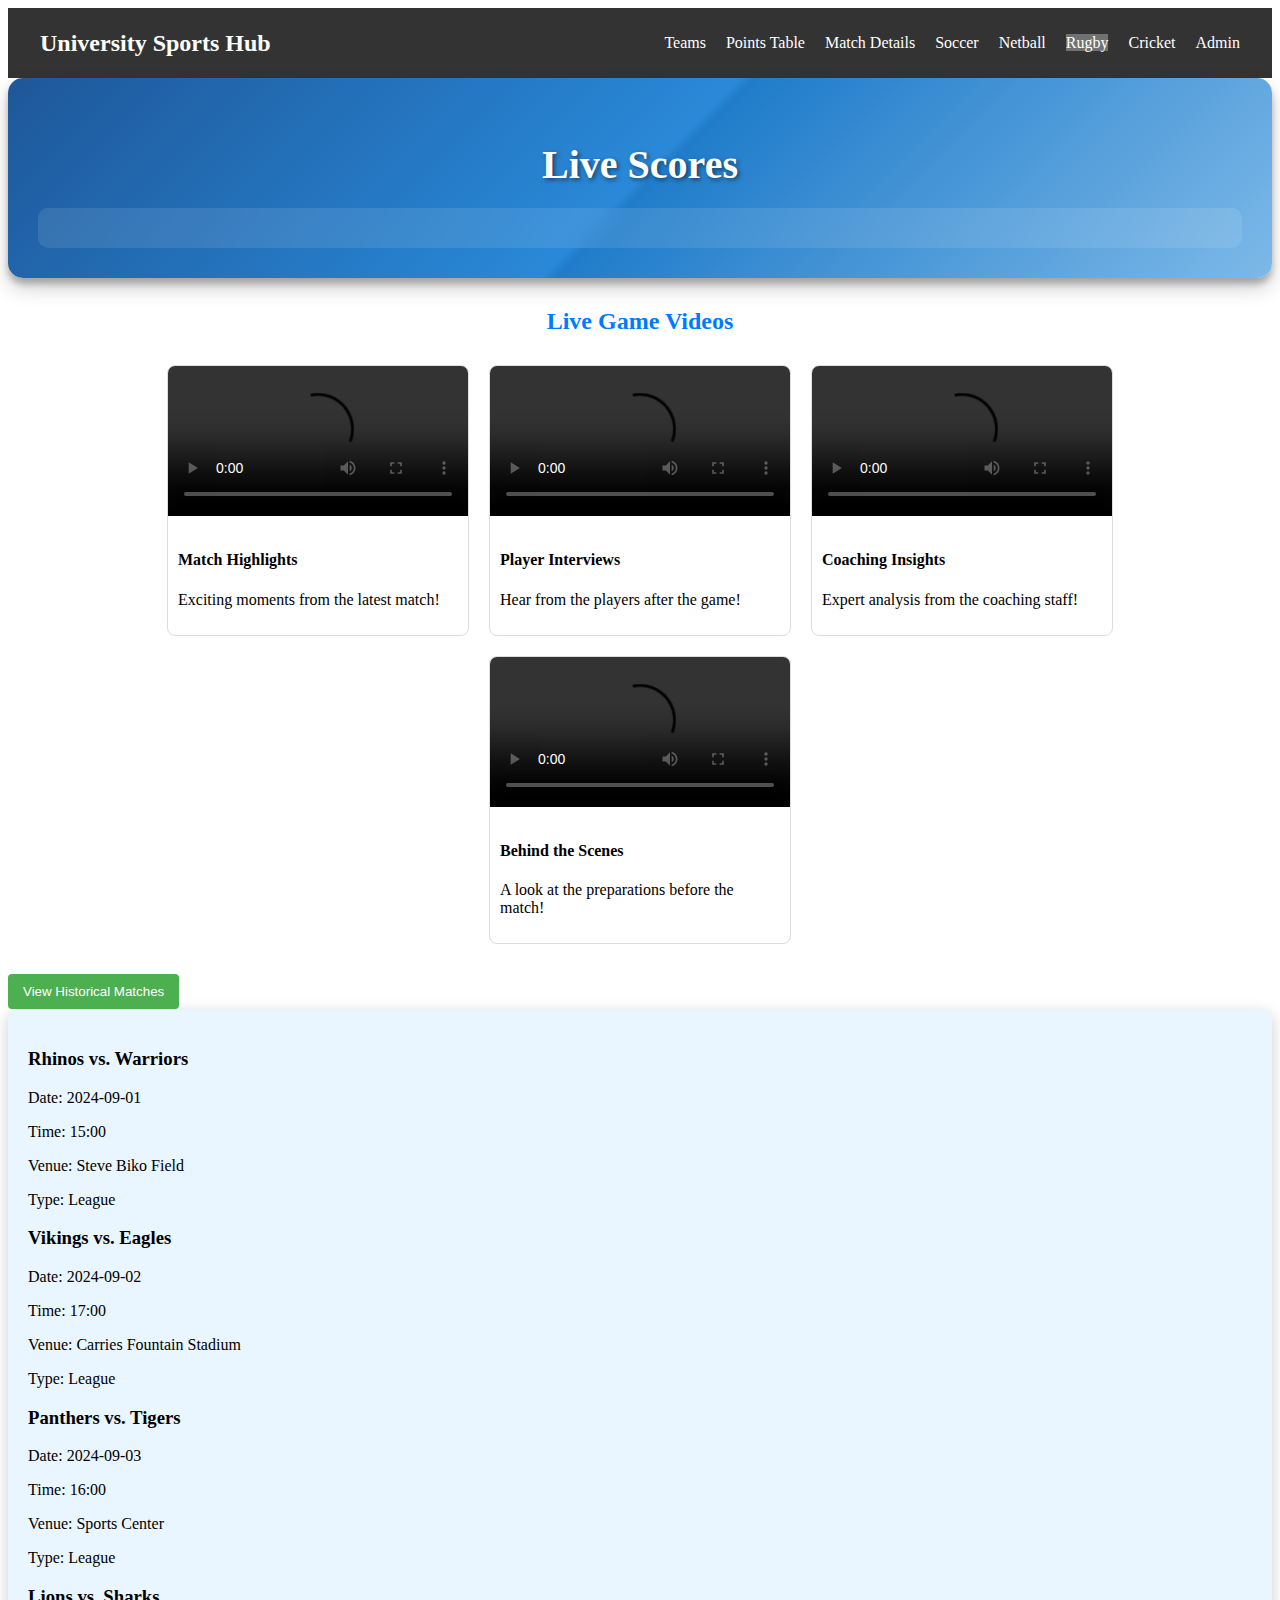
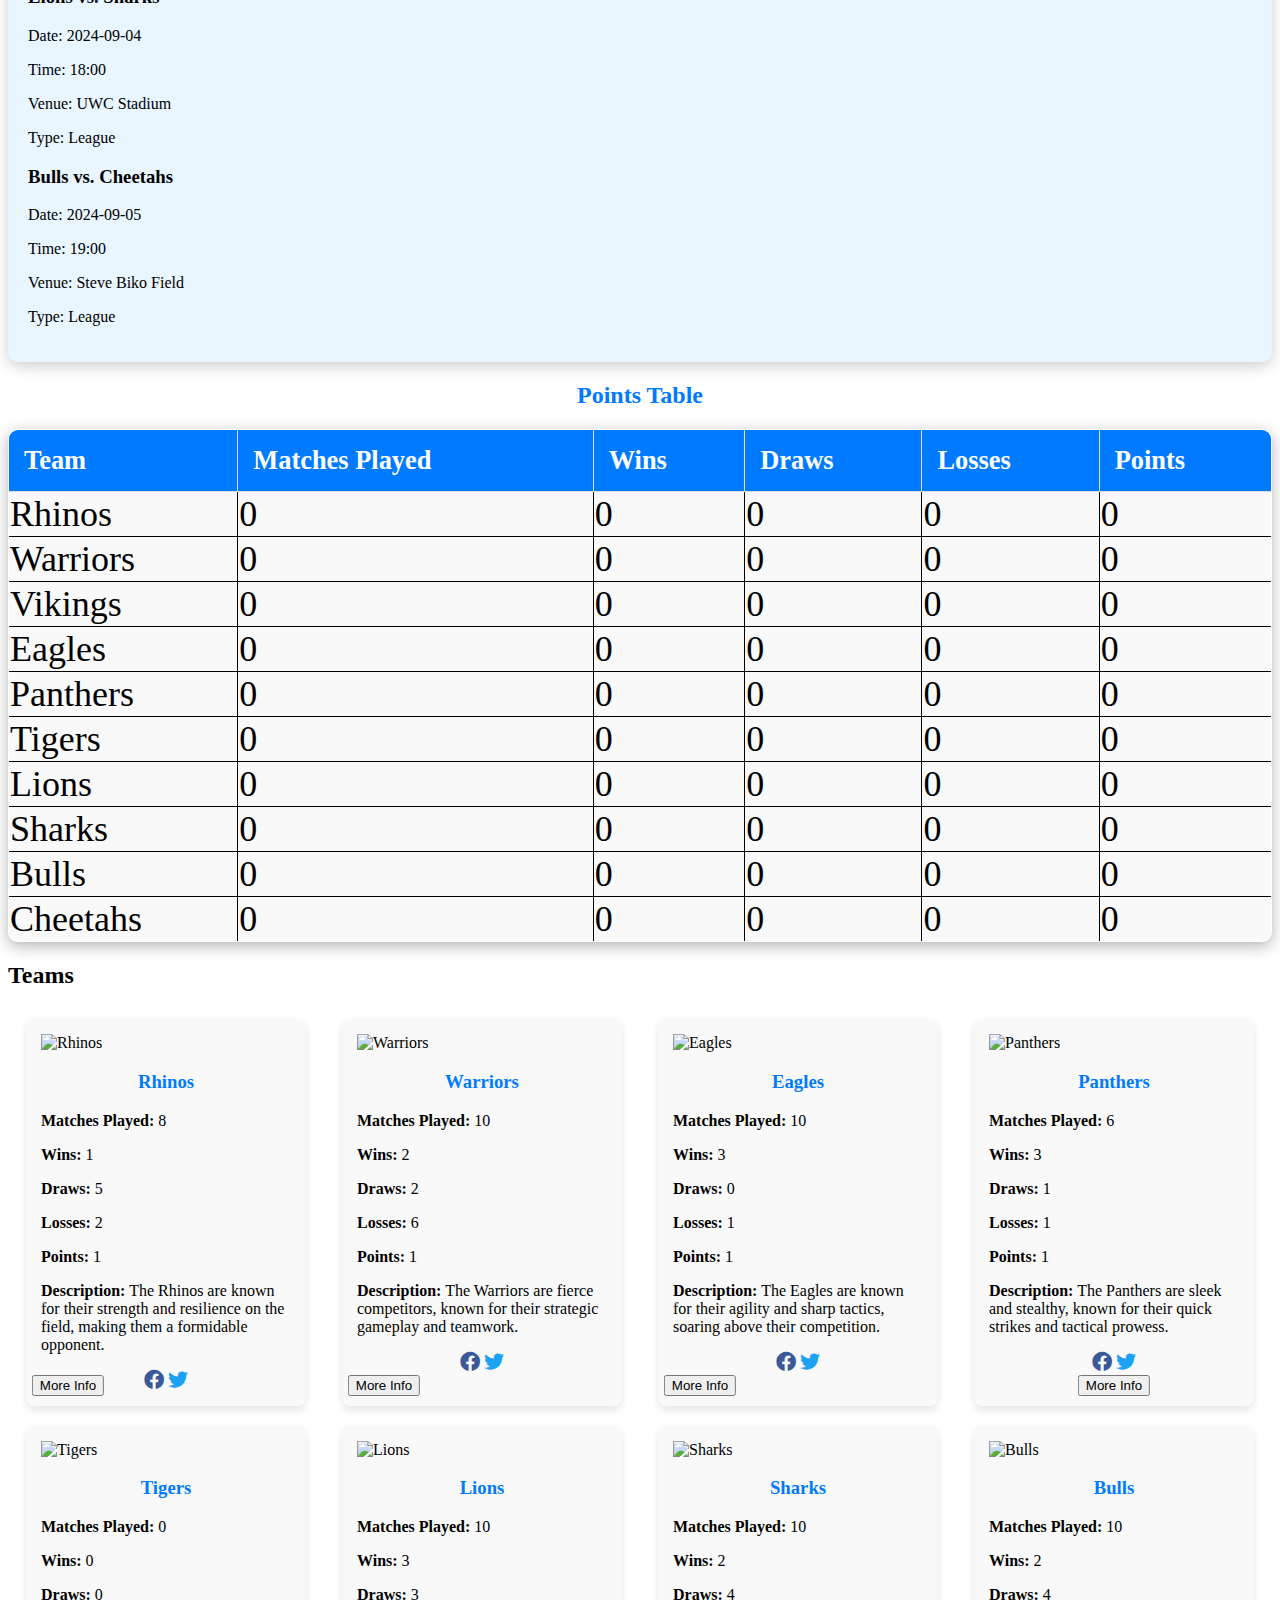
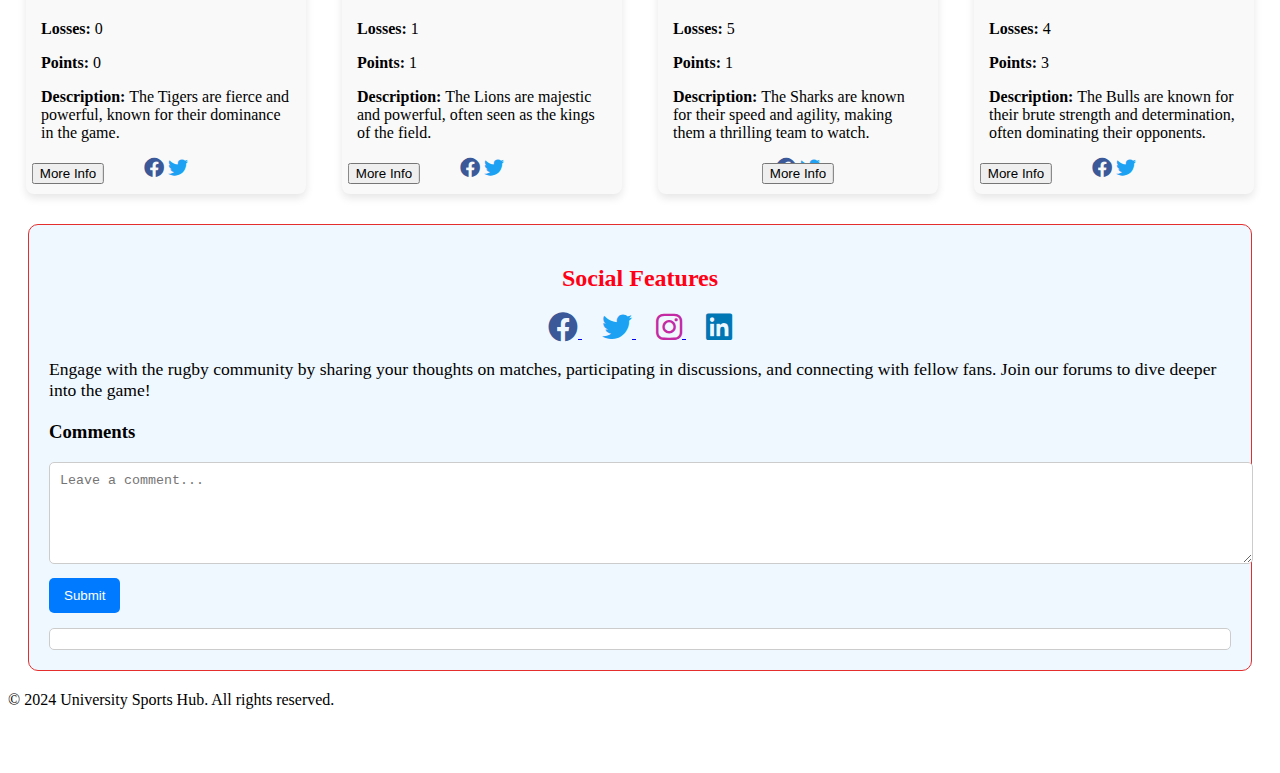
==== cricket.html @ 961d957e "Add files via upload" ====
<!DOCTYPE html>
<html lang="en">
<head>
    <meta charset="UTF-8">
    <meta name="viewport" content="width=device-width, initial-scale=1.0">
    <title>University Sports Hub - Rugby</title>
    <link rel="stylesheet" href="styles.css">
</head>
<body>
    
    <nav>
        <div class="nav-container">
            <div class="logo">
                <a href="index.html">University Sports Hub</a>
            </div>
            <ul class="nav-menu">
                <li><a href="#teams">Teams</a></li>
                <li><a href="#points-table">Points Table</a></li>
                <li><a href="#match-details">Match Details</a></li>
                
                <li><a href="Soccer.html">Soccer</a></li>
                <li><a href="netball.html">Netball</a></li>
                <li><a href="rugby.html" class="active">Rugby</a></li>
                <li><a href="cricket.html">Cricket</a></li>
                <li><a href="javascript:void(0);" onclick="document.getElementById('admin-modal').style.display='block';">Admin</a></li>
            </ul>
            <div class="menu-toggle" onclick="document.querySelector('.nav-menu').classList.toggle('active');">
                <span class="bar"></span>
                <span class="bar"></span>
                <span class="bar"></span>
            </div>
            <div class="nav-menu" style="display: none;">
                <li><a href="#teams">Teams</a></li>
                <li><a href="#points-table">Points Table</a></li>
                <li><a href="#match-details">Match Details</a></li>
                <li><a href="Soccer.html">Soccer</a></li>
                <li><a href="netball.html">Netball</a></li>
                <li><a href="rugby.html" class="active">Rugby</a></li>
                <li><a href="cricket.html">Cricket</a></li>
                <li><a href="javascript:void(0);" onclick="document.getElementById('admin-modal').style.display='block';">Admin</a></li>
            </div>
        </div>
    </nav>
    <div id="admin-modal" class="modal">
        <div class="modal-content">
            <span class="close" onclick="document.getElementById('admin-modal').style.display='none';">&times;</span>
            <div class="tab">
                <button class="tablinks active" onclick="openTab(event, 'Login')">Login</button>
                <button class="tablinks" onclick="openTab(event, 'Signup')">Sign Up</button>
            </div>

            <div id="Login" class="tabcontent" style="display: block;">
                <h3>Admin Login</h3>
                <form id="admin-login-form">
                    <label for="login-username">Username:</label>
                    <input type="text" id="login-username" required>
                    <label for="login-password">Password:</label>
                    <input type="password" id="login-password" required>
                    <button type="submit">Login</button>
                </form>
            </div>

            <div id="Signup" class="tabcontent">
                <h3>Admin Sign Up</h3>
                <form id="admin-signup-form">
                    <label for="signup-username">Username:</label>
                    <input type="text" id="signup-username" required>
                    <label for="signup-email">Email:</label>
                    <input type="email" id="signup-email" required>
                    <label for="signup-password">Password:</label>
                    <input type="password" id="signup-password" required>
                    <label for="signup-confirm-password">Confirm Password:</label>
                    <input type="password" id="signup-confirm-password" required>
                    <button type="submit">Sign Up</button>
                </form>
            </div>
        </div>
    </div>

   

    <section id="live-scores">
        <h2>Live Scores</h2>
        <div id="live-score-container">
            <!-- Live scores will be dynamically inserted here -->
        </div>
       
    </section>
<!-- Start Generation Here -->
<section id="live-game-videos" style="margin-top: 20px;">
    <h2 style="text-align: center; color: #007bff;">Live Game Videos</h2>
    <div id="video-container" style="display: flex; flex-wrap: wrap; justify-content: center;">
        <div class="video-card" style="margin: 10px; border: 1px solid #ddd; border-radius: 8px; overflow: hidden; width: 300px;">
            <video controls style="width: 100%;">
                <source src="path/to/live-game-video1.mp4" type="video/mp4">
                Your browser does not support the video tag.
            </video>
            <div class="video-description" style="padding: 10px;">
                <h4>Match Highlights</h4>
                <p>Exciting moments from the latest match!</p>
            </div>
        </div>
        <div class="video-card" style="margin: 10px; border: 1px solid #ddd; border-radius: 8px; overflow: hidden; width: 300px;">
            <video controls style="width: 100%;">
                <source src="path/to/live-game-video2.mp4" type="video/mp4">
                Your browser does not support the video tag.
            </video>
            <div class="video-description" style="padding: 10px;">
                <h4>Player Interviews</h4>
                <p>Hear from the players after the game!</p>
            </div>
        </div>
        <div class="video-card" style="margin: 10px; border: 1px solid #ddd; border-radius: 8px; overflow: hidden; width: 300px;">
            <video controls style="width: 100%;">
                <source src="path/to/live-game-video3.mp4" type="video/mp4">
                Your browser does not support the video tag.
            </video>
            <div class="video-description" style="padding: 10px;">
                <h4>Coaching Insights</h4>
                <p>Expert analysis from the coaching staff!</p>
            </div>
        </div>
        <div class="video-card" style="margin: 10px; border: 1px solid #ddd; border-radius: 8px; overflow: hidden; width: 300px;">
            <video controls style="width: 100%;">
                <source src="path/to/live-game-video4.mp4" type="video/mp4">
                Your browser does not support the video tag.
            </video>
            <div class="video-description" style="padding: 10px;">
                <h4>Behind the Scenes</h4>
                <p>A look at the preparations before the match!</p>
            </div>
        </div>
    </div>
</section>
<!-- End Generation Here -->

<div id="historical-matches-modal" class="modal">
    <div class="modal-content">
        <span class="close" onclick="document.getElementById('historical-matches-modal').style.display='none';">&times;</span>
        
        <div id="historical-matches-container" style="padding: 20px; background-color: #f9f9f9; border-radius: 8px; box-shadow: 0 4px 8px rgba(0, 0, 0, 0.1);">
            <h3 style="color: #007bff; text-align: center;">Historical Matches</h3>
            <div>
                <h3>Search Historical Matches</h3>
                <form id="search-historical-matches-form" onsubmit="searchHistoricalMatches(event)">
                    <label for="search-team-name">Team Name:</label>
                    <input type="text" id="search-team-name" placeholder="Enter Team Name">
                    
                    <label for="search-date">Date:</label>
                    <input type="date" id="search-date">
                    
                    <label for="search-location">Location:</label>
                    <input type="text" id="search-location" placeholder="Enter Location">
                    
                    <button type="submit">Search</button>
                </form>
            </div>

            <script>
                function searchHistoricalMatches(event) {
                    event.preventDefault();
                    const teamName = document.getElementById('search-team-name').value.toLowerCase();
                    const date = document.getElementById('search-date').value;
                    const location = document.getElementById('search-location').value.toLowerCase();
                    
                    const historicalMatches = JSON.parse(localStorage.getItem('rugbyHistoricalMatches')) || [];
                    const filteredMatches = historicalMatches.filter(match => {
                        return (!teamName || match.team1.toLowerCase().includes(teamName) || match.team2.toLowerCase().includes(teamName)) &&
                               (!date || match.date === date) &&
                               (!location || match.location.toLowerCase().includes(location));
                    });

                    displayFilteredMatches(filteredMatches);
                }

                function displayFilteredMatches(matches) {
                    const container = document.getElementById('historical-matches-container');
                    container.innerHTML = ''; // Clear previous results
                    if (matches.length === 0) {
                        container.innerHTML = '<p>No matches found.</p>';
                        return;
                    }
                    matches.forEach(match => {
                        const matchElement = document.createElement('div');
                        matchElement.innerHTML = `<p>${match.date}: ${match.team1} vs ${match.team2} at ${match.location}</p>`;
                        container.appendChild(matchElement);
                    });
                }
            </script>
            <button id="clear-history-button" class="btn btn-danger" style="margin-bottom: 15px;" onclick="clearHistory()">Clear History</button>
            <script>
                function clearHistory() {
                    localStorage.removeItem('rugbyHistoricalMatches');
                    document.getElementById('historical-matches-container').innerHTML = ''; // Clear displayed matches
                    alert('History cleared successfully!');
                }
            </script>
            <!-- Historical matches will be dynamically inserted here -->
        </div>
    </div>
</div>

<button id="view-historical-matches-button">View Historical Matches</button>
<div class="rugby-match-container" style="padding: 20px; background-color: #e9f5ff; border-radius: 10px; box-shadow: 0 4px 15px rgba(0, 0, 0, 0.2);">
    <h2 style="text-align: center; color: #007bff; margin-bottom: 20px;">Upcoming Matches</h2>
    <div class="slideshow-container" style="position: relative; max-width: 1050px; margin: auto;">
        <div class="match-slide fade">
            <div class="match-card" style="border: 2px solid #007bff; border-radius: 8px; padding: 15px; background-color: #f9f9f9; box-shadow: 0 4px 8px rgba(0, 0, 0, 0.1); width: 100%;">
                <h3 style="color: #007bff; text-align: center;">Match 1</h3>
                <p><strong>Teams:</strong> Rhinos vs Warriors</p>
                <p><strong>Date:</strong> 2024-09-01</p>
                <p><strong>Time:</strong> 15:00</p>
                <p><strong>Venue:</strong> Steve Biko Field</p>
                <p><strong>Type:</strong> League</p>
            </div>
        </div>

        <div class="match-slide fade">
            <div class="match-card" style="border: 2px solid #007bff; border-radius: 8px; padding: 15px; background-color: #f9f9f9; box-shadow: 0 4px 8px rgba(0, 0, 0, 0.1); width: 100%;">
                <h3 style="color: #007bff; text-align: center;">Match 2</h3>
                <p><strong>Teams:</strong> Vikings vs Eagles</p>
                <p><strong>Date:</strong> 2024-09-02</p>
                <p><strong>Time:</strong> 17:00</p>
                <p><strong>Venue:</strong> Carries Fountain Stadium</p>
                <p><strong>Type:</strong> League</p>
            </div>
        </div>

        <div class="match-slide fade">
            <div class="match-card" style="border: 2px solid #007bff; border-radius: 8px; padding: 15px; background-color: #f9f9f9; box-shadow: 0 4px 8px rgba(0, 0, 0, 0.1); width: 100%;">
                <h3 style="color: #007bff; text-align: center;">Match 3</h3>
                <p><strong>Teams:</strong> Panthers vs Tigers</p>
                <p><strong>Date:</strong> 2024-09-03</p>
                <p><strong>Time:</strong> 16:00</p>
                <p><strong>Venue:</strong> Sports Center</p>
                <p><strong>Type:</strong> League</p>
            </div>
        </div>

        <div class="match-slide fade">
            <div class="match-card" style="border: 2px solid #007bff; border-radius: 8px; padding: 15px; background-color: #f9f9f9; box-shadow: 0 4px 8px rgba(0, 0, 0, 0.1); width: 100%;">
                <h3 style="color: #007bff; text-align: center;">Match 4</h3>
                <p><strong>Teams:</strong> Lions vs Sharks</p>
                <p><strong>Date:</strong> 2024-09-04</p>
                <p><strong>Time:</strong> 18:00</p>
                <p><strong>Venue:</strong> UWC Stadium</p>
                <p><strong>Type:</strong> League</p>
            </div>
        </div>

        <a class="prev" onclick="plusSlides(-1)" style="position: absolute; left: -30px; top: 50%; transform: translateY(-50%); cursor: pointer; font-size: 24px; color: #007bff;">&#10094;</a>
        <a class="next" onclick="plusSlides(1)" style="position: absolute; right: -30px; top: 50%; transform: translateY(-50%); cursor: pointer; font-size: 24px; color: #007bff;">&#10095;</a>
    </div>

    <div style="text-align: center; margin-top: 20px;">
        <span class="dot" onclick="currentSlide(1)" style="cursor: pointer; height: 15px; width: 15px; margin: 0 2px; background-color: #bbb; border-radius: 50%; display: inline-block; transition: background-color 0.6s ease;"></span>
        <span class="dot" onclick="currentSlide(2)" style="cursor: pointer; height: 15px; width: 15px; margin: 0 2px; background-color: #bbb; border-radius: 50%; display: inline-block; transition: background-color 0.6s ease;"></span>
        <span class="dot" onclick="currentSlide(3)" style="cursor: pointer; height: 15px; width: 15px; margin: 0 2px; background-color: #bbb; border-radius: 50%; display: inline-block; transition: background-color 0.6s ease;"></span>
        <span class="dot" onclick="currentSlide(4)" style="cursor: pointer; height: 15px; width: 15px; margin: 0 2px; background-color: #bbb; border-radius: 50%; display: inline-block; transition: background-color 0.6s ease;"></span>
    </div>
</div>

<script>
let slideIndex = 1;
showSlides(slideIndex);

function plusSlides(n) {
    showSlides(slideIndex += n);
}

function currentSlide(n) {
    showSlides(slideIndex = n);
}

function showSlides(n) {
    let i;
    let slides = document.getElementsByClassName("match-slide");
    let dots = document.getElementsByClassName("dot");
    if (n > slides.length) {slideIndex = 1}
    if (n < 1) {slideIndex = slides.length}
    for (i = 0; i < slides.length; i++) {
        slides[i].style.display = "none";
    }
    for (i = 0; i < dots.length; i++) {
        dots[i].className = dots[i].className.replace(" active", "");
    }
    slides[slideIndex-1].style.display = "block";
    dots[slideIndex-1].className += " active";
}
</script>

<style>
.fade {
    animation-name: fade;
    animation-duration: 1.5s;
}

@keyframes fade {
    from {opacity: .4}
    to {opacity: 1}
}

.active, .dot:hover {
    background-color: #717171;
}
</style>
<section id="rugby-points-table">
    <h2 style="text-align: center; color: #007bff;">Points Table</h2>
    <table style="width: 100%; border-collapse: collapse; margin-top: 20px; box-shadow: 0 4px 15px rgba(0, 0, 0, 0.3); border-radius: 10px; overflow: hidden;">
        <thead style="background-color: #007bff; color: white;">
            <tr>
                <th style="padding: 15px; text-align: left; border: 1px solid #ddd; font-size: 1.1em;">Team</th>
                <th style="padding: 15px; text-align: left; border: 1px solid #ddd; font-size: 1.1em;">Matches Played</th>
                <th style="padding: 15px; text-align: left; border: 1px solid #ddd; font-size: 1.1em;">Wins</th>
                <th style="padding: 15px; text-align: left; border: 1px solid #ddd; font-size: 1.1em;">Draws</th>
                <th style="padding: 15px; text-align: left; border: 1px solid #ddd; font-size: 1.1em;">Losses</th>
                <th style="padding: 15px; text-align: left; border: 1px solid #ddd; font-size: 1.1em;">Points</th>
            </tr>
        </thead>
        <tbody id="rugby-points-tbody" style="background-color: #f9f9f9;">
            <!-- Dynamic content will be inserted here -->
        </tbody>
        <style>
            table, td, th {
              border: 1px solid black;
              font-size: 1.5em; /* Increased font size */
            }

            table {
              border-collapse: collapse;
              width: 100%;
            }

            th {
              text-align: left;
            }
        </style>
    </table>
</section>

<section id="rugby-teams">
    <h2>Teams</h2>
    <div class="rugby-team-container" style="display: flex; flex-wrap: wrap; justify-content: space-around;">
        <div class="team-card" style="border-radius: 8px; padding: 15px; background-color: #f9f9f9; box-shadow: 0 4px 8px rgba(0, 0, 0, 0.1); margin: 10px; width: 250px; transition: transform 0.2s; position: relative; overflow: hidden;">
            <img src="path/to/rhinos-image.jpg" alt="Rhinos" style="width: 100%; height: auto; display: block;">
            <h3 style="color: #007bff; text-align: center;">Rhinos</h3>
            <p><strong>Matches Played:</strong> <span id="rhinos-played">8</span></p>
            <p><strong>Wins:</strong> <span id="rhinos-wins">1</span></p>
            <p><strong>Draws:</strong> <span id="rhinos-draws">5</span></p>
            <p><strong>Losses:</strong> <span id="rhinos-losses">2</span></p>
            <p><strong>Points:</strong> <span id="rhinos-points">1</span></p>
            <p><strong>Description:</strong> The Rhinos are known for their strength and resilience on the field, making them a formidable opponent.</p>
            <div style="text-align: center;">
                <a href="https://www.facebook.com/rhinos" target="_blank"><i class="fab fa-facebook" style="font-size: 20px; color: #3b5998;"></i></a>
                <a href="https://www.twitter.com/rhinos" target="_blank"><i class="fab fa-twitter" style="font-size: 20px; color: #1da1f2;"></i></a>
            </div>
            <button onclick="showTeamInfo('Rhinos')" style="position: absolute; bottom: 10px; left: 15%; transform: translateX(-50%);">More Info</button>
        </div>
        <div class="team-card" style="border-radius: 8px; padding: 15px; background-color: #f9f9f9; box-shadow: 0 4px 8px rgba(0, 0, 0, 0.1); margin: 10px; width: 250px; transition: transform 0.2s; position: relative; overflow: hidden;">
            <img src="path/to/warriors-image.jpg" alt="Warriors" style="width: 100%; height: auto; display: block;">
            <h3 style="color: #007bff; text-align: center;">Warriors</h3>
            <p><strong>Matches Played:</strong> <span id="warriors-played">10</span></p>
            <p><strong>Wins:</strong> <span id="warriors-wins">2</span></p>
            <p><strong>Draws:</strong> <span id="warriors-draws">2</span></p>
            <p><strong>Losses:</strong> <span id="warriors-losses">6</span></p>
            <p><strong>Points:</strong> <span id="warriors-points">1</span></p>
            <p><strong>Description:</strong> The Warriors are fierce competitors, known for their strategic gameplay and teamwork.</p>
            <div style="text-align: center;">
                <a href="https://www.facebook.com/warriors" target="_blank"><i class="fab fa-facebook" style="font-size: 20px; color: #3b5998;"></i></a>
                <a href="https://www.twitter.com/warriors" target="_blank"><i class="fab fa-twitter" style="font-size: 20px; color: #1da1f2;"></i></a>
            </div>
            <button onclick="showTeamInfo('Warriors')" style="position: absolute; bottom: 10px; left: 15%; transform: translateX(-50%);">More Info</button>
        </div>
    
        <div class="team-card" style="border-radius: 8px; padding: 15px; background-color: #f9f9f9; box-shadow: 0 4px 8px rgba(0, 0, 0, 0.1); margin: 10px; width: 250px; transition: transform 0.2s; position: relative; overflow: hidden;">
            <img src="path/to/eagles-image.jpg" alt="Eagles" style="width: 100%; height: auto; display: block;">
            <h3 style="color: #007bff; text-align: center;">Eagles</h3>
            <p><strong>Matches Played:</strong> <span id="eagles-played">10</span></p>
            <p><strong>Wins:</strong> <span id="eagles-wins">3</span></p>
            <p><strong>Draws:</strong> <span id="eagles-draws">0</span></p>
            <p><strong>Losses:</strong> <span id="eagles-losses">1</span></p>
            <p><strong>Points:</strong> <span id="eagles-points">1</span></p>
            <p><strong>Description:</strong> The Eagles are known for their agility and sharp tactics, soaring above their competition.</p>
            <div style="text-align: center;">
                <a href="https://www.facebook.com/eagles" target="_blank"><i class="fab fa-facebook" style="font-size: 20px; color: #3b5998;"></i></a>
                <a href="https://www.twitter.com/eagles" target="_blank"><i class="fab fa-twitter" style="font-size: 20px; color: #1da1f2;"></i></a>
            </div>
            <button onclick="showTeamInfo('Eagles')" style="position: absolute; bottom: 10px; left: 15%; transform: translateX(-50%);">More Info</button>
        </div>
        <div class="team-card" style="border-radius: 8px; padding: 15px; background-color: #f9f9f9; box-shadow: 0 4px 8px rgba(0, 0, 0, 0.1); margin: 10px; width: 250px; transition: transform 0.2s; position: relative; overflow: hidden;">
            <img src="path/to/panthers-image.jpg" alt="Panthers" style="width: 100%; height: auto; display: block;">
            <h3 style="color: #007bff; text-align: center;">Panthers</h3>
            <p><strong>Matches Played:</strong> <span id="panthers-played">6</span></p>
            <p><strong>Wins:</strong> <span id="panthers-wins">3</span></p>
            <p><strong>Draws:</strong> <span id="panthers-draws">1</span></p>
            <p><strong>Losses:</strong> <span id="panthers-losses">1</span></p>
            <p><strong>Points:</strong> <span id="panthers-points">1</span></p>
            <p><strong>Description:</strong> The Panthers are sleek and stealthy, known for their quick strikes and tactical prowess.</p>
            <div style="text-align: center;">
                <a href="https://www.facebook.com/panthers" target="_blank"><i class="fab fa-facebook" style="font-size: 20px; color: #3b5998;"></i></a>
                <a href="https://www.twitter.com/panthers" target="_blank"><i class="fab fa-twitter" style="font-size: 20px; color: #1da1f2;"></i></a>
            </div>
            <button onclick="showTeamInfo('Panthers')" style="position: absolute; bottom: 10px; left: 50%; transform: translateX(-50%);">More Info</button>
        </div>
        <div class="team-card" style="border-radius: 8px; padding: 15px; background-color: #f9f9f9; box-shadow: 0 4px 8px rgba(0, 0, 0, 0.1); margin: 10px; width: 250px; transition: transform 0.2s; position: relative; overflow: hidden;">
            <img src="path/to/tigers-image.jpg" alt="Tigers" style="width: 100%; height: auto; display: block;">
            <h3 style="color: #007bff; text-align: center;">Tigers</h3>
            <p><strong>Matches Played:</strong> <span id="tigers-played">0</span></p>
            <p><strong>Wins:</strong> <span id="tigers-wins">0</span></p>
            <p><strong>Draws:</strong> <span id="tigers-draws">0</span></p>
            <p><strong>Losses:</strong> <span id="tigers-losses">0</span></p>
            <p><strong>Points:</strong> <span id="tigers-points">0</span></p>
            <p><strong>Description:</strong> The Tigers are fierce and powerful, known for their dominance in the game.</p>
            <div style="text-align: center;">
                <a href="https://www.facebook.com/tigers" target="_blank"><i class="fab fa-facebook" style="font-size: 20px; color: #3b5998;"></i></a>
                <a href="https://www.twitter.com/tigers" target="_blank"><i class="fab fa-twitter" style="font-size: 20px; color: #1da1f2;"></i></a>
            </div>
            <button onclick="showTeamInfo('Tigers')" style="position: absolute; bottom: 10px; left: 15%; transform: translateX(-50%);">More Info</button>
        </div>
        <div class="team-card" style="border-radius: 8px; padding: 15px; background-color: #f9f9f9; box-shadow: 0 4px 8px rgba(0, 0, 0, 0.1); margin: 10px; width: 250px; transition: transform 0.2s; position: relative; overflow: hidden;">
            <img src="path/to/lions-image.jpg" alt="Lions" style="width: 100%; height: auto; display: block;">
            <h3 style="color: #007bff; text-align: center;">Lions</h3>
            <p><strong>Matches Played:</strong> <span id="lions-played">10</span></p>
            <p><strong>Wins:</strong> <span id="lions-wins">3</span></p>
            <p><strong>Draws:</strong> <span id="lions-draws">3</span></p>
            <p><strong>Losses:</strong> <span id="lions-losses">1</span></p>
            <p><strong>Points:</strong> <span id="lions-points">1</span></p>
            <p><strong>Description:</strong> The Lions are majestic and powerful, often seen as the kings of the field.</p>
            <div style="text-align: center;">
                <a href="https://www.facebook.com/lions" target="_blank"><i class="fab fa-facebook" style="font-size: 20px; color: #3b5998;"></i></a>
                <a href="https://www.twitter.com/lions" target="_blank"><i class="fab fa-twitter" style="font-size: 20px; color: #1da1f2;"></i></a>
            </div>
            <button onclick="showTeamInfo('Lions')" style="position: absolute; bottom: 10px; left: 15%; transform: translateX(-50%);">More Info</button>
        </div>
        <div class="team-card" style="border-radius: 8px; padding: 15px; background-color: #f9f9f9; box-shadow: 0 4px 8px rgba(0, 0, 0, 0.1); margin: 10px; width: 250px; transition: transform 0.2s; position: relative; overflow: hidden;">
            <img src="path/to/sharks-image.jpg" alt="Sharks" style="width: 100%; height: auto; display: block;">
            <h3 style="color: #007bff; text-align: center;">Sharks</h3>
            <p><strong>Matches Played:</strong> <span id="sharks-played">10</span></p>
            <p><strong>Wins:</strong> <span id="sharks-wins">2</span></p>
            <p><strong>Draws:</strong> <span id="sharks-draws">4</span></p>
            <p><strong>Losses:</strong> <span id="sharks-losses">5</span></p>
            <p><strong>Points:</strong> <span id="sharks-points">1</span></p>
            <p><strong>Description:</strong> The Sharks are known for their speed and agility, making them a thrilling team to watch.</p>
            <div style="text-align: center;">
                <a href="https://www.facebook.com/sharks" target="_blank"><i class="fab fa-facebook" style="font-size: 20px; color: #3b5998;"></i></a>
                <a href="https://www.twitter.com/sharks" target="_blank"><i class="fab fa-twitter" style="font-size: 20px; color: #1da1f2;"></i></a>
            </div>
            <button onclick="showTeamInfo('Sharks')" style="position: absolute; bottom: 10px; left: 50%; transform: translateX(-50%);">More Info</button>
        </div>
        <div class="team-card" style="border-radius: 8px; padding: 15px; background-color: #f9f9f9; box-shadow: 0 4px 8px rgba(0, 0, 0, 0.1); margin: 10px; width: 250px; transition: transform 0.2s; position: relative; overflow: hidden;">
            <img src="path/to/bulls-image.jpg" alt="Bulls" style="width: 100%; height: auto; display: block;">
            <h3 style="color: #007bff; text-align: center;">Bulls</h3>
            <p><strong>Matches Played:</strong> <span id="bulls-played">10</span></p>
            <p><strong>Wins:</strong> <span id="bulls-wins">2</span></p>
            <p><strong>Draws:</strong> <span id="bulls-draws">4</span></p>
            <p><strong>Losses:</strong> <span id="bulls-losses">4</span></p>
            <p><strong>Points:</strong> <span id="bulls-points">3</span></p>
            <p><strong>Description:</strong> The Bulls are known for their brute strength and determination, often dominating their opponents.</p>
            <div style="text-align: center;">
                <a href="https://www.facebook.com/bulls" target="_blank"><i class="fab fa-facebook" style="font-size: 20px; color: #3b5998;"></i></a>
                <a href="https://www.twitter.com/bulls" target="_blank"><i class="fab fa-twitter" style="font-size: 20px; color: #1da1f2;"></i></a>
            </div>
            <button onclick="showTeamInfo('Bulls')" style="position: absolute; bottom: 10px; left: 15%; transform: translateX(-50%);">More Info</button>
        </div>
    
</section>

<section id="social-features" style="margin: 20px; padding: 20px; border: 1px solid #e42d2d; border-radius: 10px; background-color: #f0f8ff;">
    <h2 style="color: #ff0015; text-align: center;">Social Features</h2>
    <div style="text-align: center; margin-top: 10px;">
        <a href="https://www.facebook.com" target="_blank" style="margin: 0 10px;">
            <i class="fab fa-facebook" style="font-size: 30px; color: #3b5998;"></i>
        </a>
        <a href="https://www.twitter.com" target="_blank" style="margin: 0 10px;">
            <i class="fab fa-twitter" style="font-size: 30px; color: #1da1f2;"></i>
        </a>
        <a href="https://www.instagram.com" target="_blank" style="margin: 0 10px;">
            <i class="fab fa-instagram" style="font-size: 30px; color: #c32aa3;"></i>
        </a>
        <a href="https://www.linkedin.com" target="_blank" style="margin: 0 10px;">
            <i class="fab fa-linkedin" style="font-size: 30px; color: #0077b5;"></i>
        </a>
    </div>
    <p style="font-size: 1.1em;">Engage with the rugby community by sharing your thoughts on matches, participating in discussions, and connecting with fellow fans. Join our forums to dive deeper into the game!</p>
   
    <div id="comment-section" style="margin-top: 20px;">
        <h3 style="color: #000000;">Comments</h3>
        <textarea id="comment-input" placeholder="Leave a comment..." style="width: 100%; height: 80px; border-radius: 5px; border: 1px solid #ccc; padding: 10px;"></textarea>
        <button id="submit-comment" style="margin-top: 10px; padding: 10px 15px; border: none; border-radius: 5px; background-color: #007bff; color: white; cursor: pointer;">Submit</button>
        <div id="comments-list" style="margin-top: 15px; max-height: 200px; overflow-y: auto; border: 1px solid #ccc; border-radius: 5px; padding: 10px; background-color: #fff;"></div>
    </div>
</section>

<link rel="stylesheet" href="https://cdnjs.cloudflare.com/ajax/libs/font-awesome/6.0.0-beta3/css/all.min.css">

<script>
    document.getElementById('submit-comment').addEventListener('click', function() {
        const commentInput = document.getElementById('comment-input');
        const commentsList = document.getElementById('comments-list');
        
        if (commentInput.value.trim() !== '') {
            const newComment = document.createElement('div');
            newComment.textContent = commentInput.value;
            newComment.style.borderBottom = '1px solid #ccc';
            newComment.style.padding = '5px 0';
            commentsList.appendChild(newComment);
            commentInput.value = ''; // Clear the input
        } else {
            alert('Please enter a comment before submitting.');
        }
    });
</script>

<script>
    function showTeamInfo(teamName) {
        const played = document.getElementById(teamName.toLowerCase() + '-played').innerText;
        const wins = document.getElementById(teamName.toLowerCase() + '-wins').innerText;
        const draws = document.getElementById(teamName.toLowerCase() + '-draws').innerText;
        const losses = document.getElementById(teamName.toLowerCase() + '-losses').innerText;
        const points = document.getElementById(teamName.toLowerCase() + '-points').innerText;
        alert(`${teamName} Team Info: Matches Played: ${played}, Wins: ${wins}, Draws: ${draws}, Losses: ${losses}, Points: ${points}`);
    }
</script>

<footer>
    <p>&copy; 2024 University Sports Hub. All rights reserved.</p>
</footer>

<section id="live-scores-update" style="margin: 20px; padding: 20px; border: 1px solid #007bff; border-radius: 10px; background-color: #f0f8ff; display: none;">
    <h2 style="color: #007bff; text-align: center;">Update Current Live Scores</h2>
    <div class="input-scores">
        <div class="team-input">
            <label for="team1-select">Team 1:</label>
            <select id="team1-select" required>
                <option value="">Select Team 1</option>
                <option value="Rhinos">Rhinos</option>
                <option value="Warriors">Warriors</option>
                <option value="Vikings">Vikings</option>
                <option value="Eagles">Eagles</option>
                <option value="Panthers">Panthers</option>
                <option value="Tigers">Tigers</option>
                <option value="Lions">Lions</option>
                <option value="Sharks">Sharks</option>
                <option value="Bulls">Bulls</option>
                <option value="Cheetahs">Cheetahs</option>
            </select>
            <label for="team1-score">Team 1 Score:</label>
            <input type="number" id="team1-score" min="0" placeholder="Enter Team 1 Score">
        </div>
        <div class="team-input">
            <label for="team2-select">Team 2:</label>
            <select id="team2-select" required>
                <option value="">Select Team 2</option>
                <option value="Rhinos">Rhinos</option>
                <option value="Warriors">Warriors</option>
                <option value="Vikings">Vikings</option>
                <option value="Eagles">Eagles</option>
                <option value="Panthers">Panthers</option>
                <option value="Tigers">Tigers</option>
                <option value="Lions">Lions</option>
                <option value="Sharks">Sharks</option>
                <option value="Bulls">Bulls</option>
                <option value="Cheetahs">Cheetahs</option>
            </select>
            <label for="team2-score">Team 2 Score:</label>
            <input type="number" id="team2-score" min="0" placeholder="Enter Team 2 Score">
        </div>
        <div class="match-info">
            <label for="match-time">Match Time:</label>
            <input type="time" id="match-time" required>
            <label for="match-location">Match Location:</label>
            <select id="match-location" required>
                <option value="Steve Biko Field">Steve Biko Field</option>
                <option value="Carries Fountain Stadium">Carries Fountain Stadium</option>
                <option value="Sports Center">Sports Center</option>
                <option value="UWC Stadium">UWC Stadium</option>
            </select>
            <label for="match-status">Match Status:</label>
            <select id="match-status" required>
                <option value="Full Time">Full Time</option>
                <option value="Half Time">Half Time</option>
            </select>
        </div>
        
        <button id="update-live-scores-button" onclick="updateLiveScores()">Update Live Scores</button>
    </div>
</section>
<section id="update-points" class="admin-section" style="display: none;">
    <h2>Update Points</h2>
    <form id="result-form">
        <div class="form-row">
            <div class="form-group">
                <label for="rugby-team1">Team 1:</label>
                <select id="rugby-team1" required></select>
            </div>
            <div class="form-group">
                <label for="rugby-team1-score">Team 1 Score:</label>
                <input type="number" id="rugby-team1-score" min="0" required>
            </div>
        </div>
        <div class="form-row">
            <div class="form-group">
                <label for="rugby-team2">Team 2:</label>
                <select id="rugby-team2" required></select>
            </div>
            <div class="form-group">
                <label for="rugby-team2-score">Team 2 Score:</label>
                <input type="number" id="rugby-team2-score" min="0" required>
            </div>
        </div>
        <div class="button-group">
            <button type="button" id="rugby-update-button" class="btn btn-primary">Update Points</button>
            <button type="button" id="rugby-reset-button" class="btn btn-secondary">Reset to Zero</button>
        </div>
    </form>
</section>

<section id="rugby-match-details" class="admin-section" style="display: none;">
    <h2>Update Upcoming Matches</h2>
    <div>
        <label for="rugby-match-selector">Select Match:</label>
        <select id="rugby-match-selector"></select>
    </div>
    <div>
        <label for="rugby-kickoff-date">Kickoff Date:</label>
        <input type="date" id="rugby-kickoff-date">
        
        <label for="rugby-kickoff-time">Kickoff Time:</label>
        <input type="time" id="rugby-kickoff-time">
        
        <label for="rugby-venue">Venue:</label>
        <select id="rugby-venue">
            <option value="Steve Biko Field">Steve Biko Field</option>
            <option value="Carries Fountain Stadium">Carries Fountain Stadium</option>
            <option value="Sports Center">Sports Center</option>
            <option value="UWC Stadium">UWC Stadium</option>
        </select>
        
        <label for="rugby-match-type">Match Type:</label>
        <select id="rugby-match-type">
            <option value="League">League</option>
            <option value="Friendly">Friendly</option>
            <option value="Indoors">Indoors</option>
        </select>
        
        <button type="button" id="rugby-update-match-button" class="btn btn-primary">Update Match Details</button>
    </div>
    
</section>
<section id="team-management" class="admin-section" style="display: none;">
     <h2>Update Player Information</h2>
    <form id="player-update-form" style="margin-top: 20px;">
        <div class="form-row" style="display: flex; justify-content: space-between; margin-bottom: 15px;">
            <div class="form-group" style="flex: 1; margin-right: 10px;">
                <label for="player-name">Player Name:</label>
                <input type="text" id="player-name" required style="width: 100%; padding: 8px; border-radius: 4px; border: 1px solid #ccc;">
            </div>
            <div class="form-group" style="flex: 1;">
                <label for="player-address">Address:</label>
                <input type="text" id="player-address" required style="width: 100%; padding: 8px; border-radius: 4px; border: 1px solid #ccc;">
            </div>
        </div>
        <div class="form-row" style="display: flex; justify-content: space-between; margin-bottom: 15px;">
            <div class="form-group" style="flex: 1; margin-right: 10px;">
                <label for="player-email">Email:</label>
                <input type="email" id="player-email" required style="width: 100%; padding: 8px; border-radius: 4px; border: 1px solid #ccc;">
            </div>
            <div class="form-group" style="flex: 1;">
                <label for="player-phone">Phone Number:</label>
                <input type="tel" id="player-phone" required style="width: 100%; padding: 8px; border-radius: 4px; border: 1px solid #ccc;">
            </div>
        </div>
        <div class="form-row" style="display: flex; justify-content: space-between; margin-bottom: 15px;">
            <div class="form-group" style="flex: 1; margin-right: 10px;">
                <label for="player-jersey-number">Jersey Number:</label>
                <input type="number" id="player-jersey-number" min="0" required style="width: 100%; padding: 8px; border-radius: 4px; border: 1px solid #ccc;">
            </div>
            <div class="form-group" style="flex: 1;">
                <label for="player-id-number">ID Number:</label>
                <input type="text" id="player-id-number" required style="width: 100%; padding: 8px; border-radius: 4px; border: 1px solid #ccc;">
            </div>
        </div>
        <div class="form-row" style="display: flex; justify-content: space-between; margin-bottom: 15px;">
            <div class="form-group" style="flex: 1; margin-right: 10px;">
                <label for="player-age">Age:</label>
                <input type="number" id="player-age" min="0" required style="width: 100%; padding: 8px; border-radius: 4px; border: 1px solid #ccc;">
            </div>
            <div class="form-group" style="flex: 1;">
                <label for="player-position">Position:</label>
                <select id="player-position" required style="width: 100%; padding: 8px; border-radius: 4px; border: 1px solid #ccc;">
                    <option value="" disabled selected>Select Position</option>
                    <option value="Forward">Forward</option>
                    <option value="Back">Back</option>
                    <option value="Hooker">Hooker</option>
                    <option value="Prop">Prop</option>
                    <option value="Lock">Lock</option>
                    <option value="Flanker">Flanker</option>
                    <option value="Fullback">Fullback</option>
                    <option value="Wing">Wing</option>
                </select>
            </div>
        </div>
        <div class="button-group" style="margin-top: 10px;">
            <button type="button" id="update-player-button" class="btn btn-primary" style="padding: 10px 15px; border: none; border-radius: 4px; background-color: #007bff; color: white; cursor: pointer;">Update Player</button>
        </div>
    </form>
    <div id="player-list" style="margin-top: 20px;">
        <h3>Current Players</h3>
        <table id="players-container" style="width: 100%; border-collapse: collapse;">
            <thead>
                <tr>
                    <th>Player Name</th>
                    <th>ID Number</th>
                    <th>Address</th>
                    <th>Age</th>
                    <th>Position</th>
                    <th>Email</th>
                    <th>Phone Number</th>
                    <th>Jersey Number</th>
                    
                    <th>Actions</th>
                </tr>
            </thead>
            <tbody id="players-list">
                <!-- Player rows will be dynamically inserted here -->
            </tbody>
        </table>
    </div>
    
    <h2>Team Management</h2>
    <form id="team-management-form">
        <div class="form-row">
            <div class="form-group">
                <label for="team-name">Team Name:</label>
                <input type="text" id="team-name" required>
            </div>
            <div class="form-group">
                <label for="team-coach">Coach Name:</label>
                <input type="text" id="team-coach" required>
            </div>
        </div>
        <div class="form-row">
            <div class="form-group">
                <label for="team-players">Captain Player:</label>
                <input type="text" id="team-players" required>
            </div>
            <div class="form-group">
                <label for="team-division">Division:</label>
                <select id="team-division" required>
                    <option value="Senior">Senior</option>
                    <option value="Junior">Junior</option>
                    <option value="Youth">Youth</option>
                </select>
            </div>
        </div>
        <div class="button-group">
            <button type="button" id="add-team-button" class="btn btn-primary">Add Team</button>
           
        </div>
    </form>
    <div id="team-list" style="margin-top: 20px;">
        <h3>Current Teams</h3>
        <table id="teams-container" style="width: 100%; border-collapse: collapse;">
            <thead>
                <tr>
                    <th>Team Name</th>
                    <th>Coach</th>
                    <th>Division</th>
                    <th>Players</th>
                    <th>Actions</th>
                </tr>
            </thead>
            <tbody id="teams-list">
                <!-- Team rows will be dynamically inserted here -->
            </tbody>
        </table>
    </div>
</section>
   
    <script>
        const players = [];

        document.getElementById('update-player-button').addEventListener('click', function() {
            const playerName = document.getElementById('player-name').value;
            const playerAddress = document.getElementById('player-address').value;
            const playerIdNumber = document.getElementById('player-id-number').value;
            const playerAge = document.getElementById('player-age').value;
            const playerPosition = document.getElementById('player-position').value;
            const playerEmail = document.getElementById('player-email').value;
            const playerPhone = document.getElementById('player-phone').value;
            const playerJerseyNumber = document.getElementById('player-jersey-number').value;
           

            if (playerName && playerAddress && playerAge && playerPosition) {
                const player = {
                    name: playerName,
                    address: playerAddress,
                    age: playerAge,
                    position: playerPosition,
                    email: playerEmail,
                    phone: playerPhone,
                    jerseyNumber: playerJerseyNumber,
                    idNumber: playerIdNumber
                };
                players.push(player);
                updatePlayerList();
                clearPlayerForm();
            } else {
                alert('Please fill in all fields.');
            }
        });

        function updatePlayerList() {
            const playersContainer = document.getElementById('players-container');
            playersContainer.innerHTML = '';

            const table = document.createElement('table');
            table.style.width = '100%';
            table.style.borderCollapse = 'collapse';
            table.style.fontSize = '0.9em'; // Set font size to be smaller
            table.innerHTML = `
                <thead>
                    <tr>
                        <th style="border: 1px solid #ddd; padding: 8px;">Player Name</th>
                        <th style="border: 1px solid #ddd; padding: 8px;">Address</th>
                         <th style="border: 1px solid #ddd; padding: 8px;">ID Number</th>
                        <th style="border: 1px solid #ddd; padding: 8px;">Age</th>
                        <th style="border: 1px solid #ddd; padding: 8px;">Position</th>
                        <th style="border: 1px solid #ddd; padding: 8px;">Actions</th>
                        <th style="border: 1px solid #ddd; padding: 8px;">Email</th>
                        <th style="border: 1px solid #ddd; padding: 8px;">Phone Number</th>
                        <th style="border: 1px solid #ddd; padding: 8px;">Jersey Number</th>
                     <th style="border: 1px solid #ddd; padding: 8px;">ID Number</th>
                    </tr>
                </thead>
                <tbody id="players-list">
                </tbody>
            `;
            playersContainer.appendChild(table);

            const playersList = document.getElementById('players-list');
            playersList.innerHTML = ''; // Clear existing rows before adding new ones
            players.forEach(player => {
                const row = document.createElement('tr');
                row.innerHTML = `
                    <td style="border: 1px solid #ddd; padding: 8px;">${player.name}</td>
                    <td style="border: 1px solid #ddd; padding: 8px;">${player.address}</td>
                    <td style="border: 1px solid #ddd; padding: 8px;">${player.age}</td>
                      <td style="border: 1px solid #ddd; padding: 8px;">${player.idNumber}</td>
                    <td style="border: 1px solid #ddd; padding: 8px;">${player.position}</td>
                    <td style="border: 1px solid #ddd; padding: 8px;">${player.email}</td>
                    <td style="border: 1px solid #ddd; padding: 8px;">${player.phone}</td>
                    <td style="border: 1px solid #ddd; padding: 8px;">${player.jerseyNumber}</td>
                  
                    <td style="border: 1px solid #ddd; padding: 8px;">
                        <button onclick="editPlayer('${player.name}')" style="background-color: #007bff; color: white; border: none; padding: 5px 10px; border-radius: 5px; cursor: pointer; font-size: 0.8em;" title="Edit Player">Edit</button>
                        <button onclick="removePlayer('${player.name}')" style="background-color: #dc3545; color: white; border: none; padding: 5px 10px; border-radius: 5px; cursor: pointer; font-size: 0.8em;" title="Remove Player">Remove</button>
                    </td>
                `;
                playersList.appendChild(row);
            });
        }

        function clearPlayerForm() {
            document.getElementById('player-name').value = '';
            document.getElementById('player-address').value = '';
            document.getElementById('player-age').value = '';
            document.getElementById('player-position').value = '';
            document.getElementById('player-email').value = '';
            document.getElementById('player-phone').value = '';
            document.getElementById('player-jersey-number').value = '';
            document.getElementById('player-id-number').value = '';
        }

        function editPlayer(playerName) {
            const player = players.find(p => p.name === playerName);
            if (player) {
                document.getElementById('player-name').value = player.name;
                document.getElementById('player-address').value = player.address;
                document.getElementById('player-age').value = player.age;
                document.getElementById('player-position').value = player.position;
                document.getElementById('player-email').value = player.email;
                document.getElementById('player-phone').value = player.phone;
                document.getElementById('player-jersey-number').value = player.jerseyNumber;
                document.getElementById('player-id-number').value = player.idNumber;
            }
        }

        function removePlayer(playerName) {
            const playerIndex = players.findIndex(p => p.name === playerName);
            if (playerIndex > -1) {
                players.splice(playerIndex, 1);
                updatePlayerList();
            }
        }
    </script>


<script>
    const teams = [];

    document.getElementById('add-team-button').addEventListener('click', function() {
        const teamName = document.getElementById('team-name').value;
        const coachName = document.getElementById('team-coach').value;
        const players = document.getElementById('team-players').value.split(',').map(player => player.trim());
        const division = document.getElementById('team-division').value;
        

        if (teamName && coachName && players.length > 0) {
            const team = {
                name: teamName,
                coach: coachName,
                players: players,
                division: division
            };
            teams.push(team);
            updateTeamList();
            clearForm();
        } else {
            alert('Please fill in all fields.');
        }
    });

    document.getElementById('remove-team-button').addEventListener('click', function() {
        const teamName = document.getElementById('team-name').value;
        const teamIndex = teams.findIndex(team => team.name === teamName);
        if (teamIndex > -1) {
            teams.splice(teamIndex, 1);
            updateTeamList();
            clearForm();
        } else {
            alert('Team not found.');
        }
    });

    function updateTeamList() {
        const teamsContainer = document.getElementById('teams-container');
        teamsContainer.innerHTML = '';

        const table = document.createElement('table');
        table.style.width = '100%';
        table.style.borderCollapse = 'collapse';
        table.style.fontSize = '0.9em'; // Set font size to be smaller
        table.innerHTML = `
            <thead>
                <tr>
                    <th style="border: 1px solid #ddd; padding: 8px;">Team Name</th>
                    <th style="border: 1px solid #ddd; padding: 8px;">Coach</th>
                    <th style="border: 1px solid #ddd; padding: 8px;">Division</th>
                    <th style="border: 1px solid #ddd; padding: 8px;">Players</th>
                    <th style="border: 1px solid #ddd; padding: 8px;">Actions</th>
                </tr>
            </thead>
            <tbody id="teams-list">
            </tbody>
        `;
        teamsContainer.appendChild(table);

        const teamsList = document.getElementById('teams-list');
        teamsList.innerHTML = ''; // Clear existing rows before adding new ones
        teams.forEach(team => {
            const row = document.createElement('tr');
            row.innerHTML = `
                <td style="border: 1px solid #ddd; padding: 8px;">${team.name}</td>
                <td style="border: 1px solid #ddd; padding: 8px;">${team.coach}</td>
                <td style="border: 1px solid #ddd; padding: 8px;">${team.division}</td>
                <td style="border: 1px solid #ddd; padding: 8px;">${team.players.join(', ')}</td>
                <td style="border: 1px solid #ddd; padding: 8px;">
                    <button onclick="editTeam('${team.name}')" style="background-color: #007bff; color: white; border: none; padding: 5px 10px; border-radius: 5px; cursor: pointer; font-size: 0.8em;" title="Edit Team">Edit</button>
                    <button onclick="removeTeam('${team.name}')" style="background-color: #dc3545; color: white; border: none; padding: 5px 10px; border-radius: 5px; cursor: pointer; font-size: 0.8em;" title="Remove Team">Remove</button>
                </td>
            `;
            teamsList.appendChild(row);
        });

        // Save teams to localStorage to persist data even after closing the browser
        localStorage.setItem('teams', JSON.stringify(teams));
    }

    // Load teams from localStorage when the page is loaded
    window.onload = function() {
        const savedTeams = JSON.parse(localStorage.getItem('teams'));
        if (savedTeams) {
            teams.push(...savedTeams);
            updateTeamList();
        }
    };

    function clearForm() {
        document.getElementById('team-name').value = '';
        document.getElementById('team-coach').value = '';
        document.getElementById('team-players').value = '';
        document.getElementById('team-division').value = 'Senior';
    }

    function editTeam(teamName) {
        const team = teams.find(t => t.name === teamName);
        if (team) {
            document.getElementById('team-name').value = team.name;
            document.getElementById('team-coach').value = team.coach;
            document.getElementById('team-players').value = team.players.join(', ');
            document.getElementById('team-division').value = team.division;
        }
    }

    function removeTeam(teamName) {
        const teamIndex = teams.findIndex(t => t.name === teamName);
        if (teamIndex > -1) {
            teams.splice(teamIndex, 1);
            updateTeamList();
            saveTeamsToLocalStorage();
        }
    }

    function saveTeamsToLocalStorage() {
        localStorage.setItem('teams', JSON.stringify(teams));
    }
</script>




<script>
    document.getElementById('admin-login-form').addEventListener('submit', function(event) {
        event.preventDefault();
        // Assuming login is successful
        document.getElementById('live-scores-update').style.display = 'block';
        document.getElementById('update-points').style.display = 'block';
        document.getElementById('rugby-match-details').style.display = 'block';
        document.getElementById('team-management').style.display = 'block';
        document.getElementById('player-management').style.display = 'block';
    });
</script>


<div id="live-score-container">
    <!-- Live scores will be dynamically inserted here -->
</div>
<script>
    document.getElementById('view-historical-matches-button').addEventListener('click', function() {
        const modal = document.getElementById('historical-matches-modal');
        modal.style.display = 'block';
        renderHistoricalMatches();
    });

    function renderHistoricalMatches() {
        const historicalMatches = JSON.parse(localStorage.getItem('rugbyHistoricalMatches')) || [];
        const container = document.getElementById('live-score-container');
        container.innerHTML = ''; // Clear existing content
        historicalMatches.forEach(match => {
            const matchContainer = document.createElement('div');
            matchContainer.className = 'match-container';
            matchContainer.innerHTML = `
             <div class="match-card" style="background: linear-gradient(135deg, #0a2e38 0%, #000000 100%); color: white; padding: 20px; margin: 15px 0; border-radius: 10px; box-shadow: 0 4px 15px rgba(0, 0, 0, 0.2);">
                    <div class="match-header" style="display: flex; justify-content: space-between; align-items: center; margin-bottom: 15px;">
                        <div class="match-date" style="font-size: 0.9em; color: #ffd700;">${new Date(match.date).toLocaleDateString()}</div>
                        <div class="match-venue" style="font-size: 0.9em; color: #ffd700;">${match.venue || 'Unknown Venue'}</div>
                    </div>
                    <div class="match-details" style="display: flex; align-items: center; justify-content: space-between;">
                        <div class="team" style="text-align: right; width: 50%;">
                            <div class="team-name" style="font-size: 1.2em; font-weight: bold; margin-bottom: 5px;">${match.team1}</div>
                            <div class="team-score" style="font-size: 2.5em; font-weight: bold; color: #ffd700;">${match.score ? match.score.split('-')[0].trim() : 'N/A'}</div>
                        </div>
                        <div class="vs" style="font-size: 1.2em; margin: 0 15px;">VS</div>
                        <div class="team" style="text-align: left; width: 50%;">
                            <div class="team-name" style="font-size: 1.2em; font-weight: bold; margin-bottom: 5px;">${match.team2}</div>
                            <div class="team-score" style="font-size: 2.5em; font-weight: bold; color: #ffd700;">${match.score ? match.score.split('-')[1].trim() : 'N/A'}</div>
                        </div>
                    </div>
                </div>
            `;
            document.getElementById('historical-matches-container').appendChild(matchContainer);
        });

       
    }
    
</script>

<script>
    
    function updateLiveScores() {
        const team1Select = document.getElementById('team1-select');
        const team2Select = document.getElementById('team2-select');
        const team1ScoreInput = document.getElementById('team1-score');
        const team2ScoreInput = document.getElementById('team2-score');
        const matchTimeInput = document.getElementById('match-time');
        const matchLocationSelect = document.getElementById('match-location');
        const matchStatusSelect = document.getElementById('match-status');
        const liveScoreContainer = document.getElementById('live-score-container');

        const team1Name = team1Select.value;
        const team2Name = team2Select.value;
        const team1Score = team1ScoreInput.value || 0;
        const team2Score = team2ScoreInput.value || 0;
        const matchTime = matchTimeInput.value;
        const matchLocation = matchLocationSelect.value;
        const matchStatus = matchStatusSelect.value;

        if (team1Name && team2Name) {
            const liveScoreData = {
                team1Name,
                team2Name,
                team1Score,
                team2Score,
                matchTime,
                matchLocation,
                matchStatus
            };

            // Save the live score data to local storage
            localStorage.setItem('rugbyLiveScore', JSON.stringify(liveScoreData));

            // Add to historical matches if the match is finished
            if (matchStatus === 'Full Time') {
                addToHistoricalMatches(liveScoreData);
            }

            renderLiveScore(liveScoreData);
        }
    }

    function addToHistoricalMatches(matchData) {
        const today = new Date().toISOString().split('T')[0]; // Get current date in YYYY-MM-DD format
        const historicalMatch = {
            date: today,
            team1: matchData.team1Name,
            team2: matchData.team2Name,
            score: `${matchData.team1Score} - ${matchData.team2Score}`,
            venue: matchData.matchLocation
        };

        let historicalMatches = JSON.parse(localStorage.getItem('rugbyHistoricalMatches')) || [];
        historicalMatches.push(historicalMatch);
        localStorage.setItem('rugbyHistoricalMatches', JSON.stringify(historicalMatches));
    }

    function renderLiveScore(data) {
        const liveScoreContainer = document.getElementById('live-score-container');
        liveScoreContainer.innerHTML = `
            <div class="live-score">
                <div class="team">
                    <div class="team-name">${data.team1Name}</div>
                    <div class="team-score">${data.team1Score}</div>
                </div>
                <div class="versus">vs</div>
                <div class="team">
                    <div class="team-name">${data.team2Name}</div>
                    <div class="team-score">${data.team2Score}</div>
                </div>
            </div>
            <div class="match-details">
                <span>Match Time: ${data.matchTime}</span>
                <span>Location: ${data.matchLocation}</span>
                <span>Status: ${data.matchStatus}</span>
            </div>
        `;
    }

    // Call this function when the page loads to display any saved live score
    function loadSavedLiveScore() {
        const savedLiveScore = localStorage.getItem('rugbyLiveScore');
        if (savedLiveScore) {
            const liveScoreData = JSON.parse(savedLiveScore);
            renderLiveScore(liveScoreData);
        }
    }

    // Call this function when the page loads
    document.addEventListener('DOMContentLoaded', loadSavedLiveScore);

    // ... (rest of the code remains unchanged)
</script>

    

  

  
    <script>
        let rugbyTeams = {
            "Rhinos": { played: 0, wins: 0, draws: 0, losses: 0, points: 0 },
            "Warriors": { played: 0, wins: 0, draws: 0, losses: 0, points: 0 },
            "Vikings": { played: 0, wins: 0, draws: 0, losses: 0, points: 0 },
            "Eagles": { played: 0, wins: 0, draws: 0, losses: 0, points: 0 },
            "Panthers": { played: 0, wins: 0, draws: 0, losses: 0, points: 0 },
            "Tigers": { played: 0, wins: 0, draws: 0, losses: 0, points: 0 },
            "Lions": { played: 0, wins: 0, draws: 0, losses: 0, points: 0 },
            "Sharks": { played: 0, wins: 0, draws: 0, losses: 0, points: 0 },
            "Bulls": { played: 0, wins: 0, draws: 0, losses: 0, points: 0 },
            "Cheetahs": { played: 0, wins: 0, draws: 0, losses: 0, points: 0 }
        };

        const rugbyMatches = [
            { id: 1, team1: "Rhinos", team2: "Warriors", date: "2024-09-01", time: "15:00", venue: "Steve Biko Field", type: "League" },
            { id: 2, team1: "Vikings", team2: "Eagles", date: "2024-09-02", time: "17:00", venue: "Carries Fountain Stadium", type: "League" },
            { id: 3, team1: "Panthers", team2: "Tigers", date: "2024-09-03", time: "16:00", venue: "Sports Center", type: "League" },
            { id: 4, team1: "Lions", team2: "Sharks", date: "2024-09-04", time: "18:00", venue: "UWC Stadium", type: "League" },
            { id: 5, team1: "Bulls", team2: "Cheetahs", date: "2024-09-05", time: "19:00", venue: "Steve Biko Field", type: "League" },
        ];

        function populateRugbyTeamOptions() {
            const teamSelects = document.querySelectorAll('#rugby-team1, #rugby-team2');
            teamSelects.forEach(select => {
                select.innerHTML = '';
                for (const team in rugbyTeams) {
                    const option = document.createElement('option');
                    option.value = team;
                    option.textContent = team;
                    select.appendChild(option);
                }
            });
        }
        

        function populateRugbyMatchSelector() {
            const matchSelector = document.getElementById('rugby-match-selector');
            matchSelector.innerHTML = '';
            rugbyMatches.forEach(match => {
                const option = document.createElement('option');
                option.value = match.id;
                option.textContent = `${match.team1} vs. ${match.team2} on ${match.date}`;
                matchSelector.appendChild(option);
            });
        }

        function renderRugbyMatchDetails() {
            const matchContainer = document.querySelector('.rugby-match-container');
            matchContainer.innerHTML = '';
            rugbyMatches.forEach(match => {
                const matchCard = document.createElement('div');
                matchCard.classList.add('match-card');
                matchCard.innerHTML = `
                    <h3>${match.team1} vs. ${match.team2}</h3>
                    <p>Date: ${match.date}</p>
                    <p>Time: ${match.time}</p>
                    <p>Venue: ${match.venue}</p>
                    <p>Type: ${match.type}</p>
                `;
                matchContainer.appendChild(matchCard);
            });
        }

        function saveRugbyTeamsToLocalStorage() {
            localStorage.setItem('rugbyTeams', JSON.stringify(rugbyTeams));
        }

        function loadRugbyTeamsFromLocalStorage() {
            const savedTeams = localStorage.getItem('rugbyTeams');
            if (savedTeams) {
                return JSON.parse(savedTeams);
            }
            return null;
        }

        function updateRugbyPoints() {
            const team1 = document.getElementById('rugby-team1').value;
            const team2 = document.getElementById('rugby-team2').value;
            const team1Score = parseInt(document.getElementById('rugby-team1-score').value);
            const team2Score = parseInt(document.getElementById('rugby-team2-score').value);

            if (team1 !== team2) {
                rugbyTeams[team1].played += 1;
                rugbyTeams[team2].played += 1;

                if (team1Score > team2Score) {
                    rugbyTeams[team1].wins += 1;
                    rugbyTeams[team2].losses += 1;
                    rugbyTeams[team1].points += 3;
                } else if (team1Score < team2Score) {
                    rugbyTeams[team2].wins += 1;
                    rugbyTeams[team1].losses += 1;
                    rugbyTeams[team2].points += 3;
                } else {
                    rugbyTeams[team1].draws += 1;
                    rugbyTeams[team2].draws += 1;
                    rugbyTeams[team1].points += 1;
                    rugbyTeams[team2].points += 1;
                }

                saveRugbyTeamsToLocalStorage(); // Save after updating
                renderRugbyPointsTable();
            }
        }

        function renderRugbyPointsTable() {
            const pointsTableBody = document.getElementById('rugby-points-tbody');
            pointsTableBody.innerHTML = '';
            for (const team in rugbyTeams) {
                const row = document.createElement('tr');
                row.innerHTML = `
                    <td>${team}</td>
                    <td>${rugbyTeams[team].played}</td>
                    <td>${rugbyTeams[team].wins}</td>
                    <td>${rugbyTeams[team].draws}</td>
                    <td>${rugbyTeams[team].losses}</td>
                    <td>${rugbyTeams[team].points}</td>
                `;
                pointsTableBody.appendChild(row);
            }
        }

        function resetRugbyPoints() {
            for (const team in rugbyTeams) {
                rugbyTeams[team].played = 0;
                rugbyTeams[team].wins = 0;
                rugbyTeams[team].draws = 0;
                rugbyTeams[team].losses = 0;
                rugbyTeams[team].points = 0;
            }
            saveRugbyTeamsToLocalStorage(); // Save after resetting
            renderRugbyPointsTable();
        }

        function initializeRugbyTeams() {
            const savedTeams = loadRugbyTeamsFromLocalStorage();
            if (savedTeams) {
                rugbyTeams = savedTeams;
            }
            renderRugbyPointsTable();
        }

        function updateRugbyMatchDetails() {
            const matchId = document.getElementById('rugby-match-selector').value;
            const match = rugbyMatches.find(m => m.id == matchId);
            if (match) {
                match.date = document.getElementById('rugby-kickoff-date').value;
                match.time = document.getElementById('rugby-kickoff-time').value;
                match.venue = document.getElementById('rugby-venue').value;
                match.type = document.getElementById('rugby-match-type').value;
                renderRugbyMatchDetails();
            }
        }

        function showRugbyMatchDetails() {
            const matchId = document.getElementById('rugby-match-selector').value;
            const match = rugbyMatches.find(m => m.id == matchId);
            if (match) {
                document.getElementById('rugby-kickoff-date').value = match.date;
                document.getElementById('rugby-kickoff-time').value = match.time;
                document.getElementById('rugby-venue').value = match.venue;
                document.getElementById('rugby-match-type').value = match.type;
            }
        }

        // Function to open the admin modal
        function openAdminModal() {
            document.getElementById('admin-modal').style.display = 'block';
        }

        // Function to close the admin modal
        function closeAdminModal() {
            document.getElementById('admin-modal').style.display = 'none';
        }

        // Function to handle tab switching
        function openTab(evt, tabName) {
            var i, tabcontent, tablinks;
            tabcontent = document.getElementsByClassName("tabcontent");
            for (i = 0; i < tabcontent.length; i++) {
                tabcontent[i].style.display = "none";
            }
            tablinks = document.getElementsByClassName("tablinks");
            for (i = 0; i < tablinks.length; i++) {
                tablinks[i].className = tablinks[i].className.replace(" active", "");
            }
            document.getElementById(tabName).style.display = "block";
            evt.currentTarget.className += " active";
        }

        // Event listener for admin login form submission
        document.getElementById('admin-login-form').addEventListener('submit', function(e) {
            e.preventDefault();
            var username = document.getElementById('login-username').value;
            var password = document.getElementById('login-password').value;
            // Here you would typically send these credentials to your server for verification
            console.log('Login attempt with username:', username, 'and password:', password);
            // For demo purposes, let's just close the modal and show the admin controls
            closeAdminModal();
            document.getElementById('admin-controls').style.display = 'block';
        });

        // Event listener for admin signup form submission
        document.getElementById('admin-signup-form').addEventListener('submit', function(e) {
            e.preventDefault();
            var username = document.getElementById('signup-username').value;
            var email = document.getElementById('signup-email').value;
            var password = document.getElementById('signup-password').value;
            var confirmPassword = document.getElementById('signup-confirm-password').value;
            
            if (password !== confirmPassword) {
                alert('Passwords do not match!');
                return;
            }
            
            // Here you would typically send this information to your server to create a new admin account
            console.log('Signup attempt with username:', username, 'email:', email, 'and password:', password);
            // For demo purposes, let's just close the modal and show the admin controls
            closeAdminModal();
            document.getElementById('admin-controls').style.display = 'block';
        });

        // Close the modal when clicking outside of it
        window.onclick = function(event) {
            if (event.target == document.getElementById('admin-modal')) {
                closeAdminModal();
            }
        }

        document.getElementById('rugby-update-button').addEventListener('click', updateRugbyPoints);
        document.getElementById('rugby-reset-button').addEventListener('click', resetRugbyPoints);
        document.getElementById('rugby-update-match-button').addEventListener('click', updateRugbyMatchDetails);
        document.getElementById('update-live-scores-button').addEventListener('click', updateLiveScores);
        document.getElementById('rugby-match-selector').addEventListener('change', showRugbyMatchDetails);

        populateRugbyTeamOptions();
        populateRugbyMatchSelector();
        renderRugbyPointsTable();
        renderRugbyMatchDetails();
        updateLiveScores();
        initializeRugbyTeams();
    </script>
</body>
</html>

<style>            /* General container styling */
    .container {
        display: flex;
        flex-direction: column;
        align-items: center;
        justify-content: center;
        max-width: 100%;
        padding: 20px;
        box-sizing: border-box;
    }
    
    /* Image styling to fit the container */
    .container img {
        width: 150%;
        height:400px;
        display: block;
        margin-bottom: 20px;
    }
    
    /* Header and paragraph text styling */
    .container header {
        text-align: center;
    }
    
    .container header h1 {
        font-size: 2rem;
        margin-bottom: 10px;
    }
    
    .container header p {
        font-size: 1rem;
        color: #666;
        line-height: 1.5;
        max-width: 600px;
    }

    .container img {
    width: 150%;
    height: 500px;
    display: block;
    margin: none;
   
}

    
    .modal {
        display: none;
        position: fixed;
        z-index: 1000;
        left: 0;
        top: 0;
        width: 100%;
        height: 100%;
        overflow: auto;
        background-color: rgba(0,0,0,0.4);
    }

    .modal-content {
        background-color: #fefefe;
        margin: 15% auto;
        padding: 20px;
        border: 1px solid #888;
        width: 80%;
        max-width: 500px;
    }

    .close {
        color: #aaa;
        float: right;
        font-size: 28px;
        font-weight: bold;
        cursor: pointer;
    }

    .close:hover,
    .close:focus {
        color: black;
        text-decoration: none;
        cursor: pointer;
    }

    .tab {
        overflow: hidden;
        border: 1px solid #ccc;
        background-color: #f1f1f1;
    }

    .tab button {
        background-color: inherit;
        float: left;
        border: none;
        outline: none;
        cursor: pointer;
        padding: 14px 16px;
        transition: 0.3s;
    }

    .tab button:hover {
        background-color: #ddd;
    }

    .tab button.active {
        background-color: #ccc;
    }

    .tabcontent {
        display: none;
        padding: 6px 12px;
        border: 1px solid #ccc;
        border-top: none;
    }

    #live-scores {
        background: linear-gradient(135deg, #1e5799 0%, #2989d8 50%, #207cca 51%, #7db9e8 100%);
        color: white;
        padding: 30px;
        border-radius: 15px;
        box-shadow: 0 10px 20px rgba(0,0,0,0.19), 0 6px 6px rgba(0,0,0,0.23);
        margin-bottom: 30px;
    }

    #live-scores h2 {
        text-align: center;
        font-size: 2.5em;
        margin-bottom: 20px;
        text-shadow: 2px 2px 4px rgba(0,0,0,0.5);
    }

    #live-score-container {
        background: rgba(255,255,255,0.1);
        backdrop-filter: blur(10px);
        border-radius: 10px;
        padding: 20px;
    }

    .live-score {
        display: flex;
        justify-content: space-between;
        align-items: center;
        margin-bottom: 20px;
    }

    .team {
        display: flex;
        flex-direction: column;
        align-items: center;
        width: 40%;
    }

    .team-name {
        font-weight: bold;
        font-size: 1.4em;
        margin-bottom: 10px;
        text-transform: uppercase;
    }

    .team-score {
        font-size: 3em;
        font-weight: bold;
        text-shadow: 2px 2px 4px rgba(0,0,0,0.5);
    }

    .versus {
        font-size: 2em;
        font-weight: bold;
        color: #FFD700;
        text-shadow: 2px 2px 4px rgba(0,0,0,0.5);
    }

    .match-info, .match-details {
        display: flex;
        justify-content: space-between;
        margin-top: 20px;
        font-size: 1.2em;
    }

    .match-info span, .match-details span {
        background: rgba(255,255,255,0.2);
        padding: 5px 10px;
        border-radius: 5px;
    }

    #live-match-time, #live-match-period {
        font-weight: bold;
    }

    @media (max-width: 768px) {
        .live-score {
            flex-direction: column;
        }

        .team {
            width: 100%;
            margin-bottom: 20px;
        }

        .versus {
            margin: 10px 0;
        }
    }

    #update-live-scores-button {
        background-color: #4CAF50;
        color: white;
        padding: 10px 20px;
        border: none;
        border-radius: 5px;
        cursor: pointer;
    }

    #update-live-scores-button:hover {
        background-color: #45a049;
    }

    .admin-section {
        background-color: #f8f9fa;
        border-radius: 8px;
        padding: 20px;
        margin-bottom: 30px;
        box-shadow: 0 4px 6px rgba(0, 0, 0, 0.1);
    }

    .admin-section h2 {
        color: #333;
        margin-bottom: 20px;
        text-align: center;
    }

    .card {
        background-color: #fff;
        border-radius: 8px;
        padding: 20px;
        box-shadow: 0 2px 4px rgba(0, 0, 0, 0.1);
    }

    .form-row {
        display: flex;
        justify-content: space-between;
        margin-bottom: 15px;
    }

    .form-group {
        flex: 1;
        margin-right: 10px;
    }

    .form-group:last-child {
        margin-right: 0;
    }

    label {
        display: block;
        margin-bottom: 5px;
        color: #555;
        font-weight: bold;
    }

    select, input[type="number"], input[type="text"] {
        width: 100%;
        padding: 8px;
        border: 1px solid #ddd;
        border-radius: 4px;
        font-size: 14px;
    }

    .button-group {
        display: flex;
        justify-content: space-between;
        margin-top: 20px;
    }

    .btn {
        padding: 10px 15px;
        border: none;
        border-radius: 4px;
        cursor: pointer;
        font-size: 14px;
        transition: background-color 0.3s ease;
    }

    .btn-primary {
        background-color: #007bff;
        color: white;
    }

    .btn-primary:hover {
        background-color: #0056b3;
    }

    .btn-secondary {
        background-color: #6c757d;
        color: white;
    }

    .btn-secondary:hover {
        background-color: #545b62;
    }

    .btn-success {
        background-color: #28a745;
        color: white;
    }

    .btn-success:hover {
        background-color: #218838;
    }

    @media (max-width: 768px) {
        .form-row {
            flex-direction: column;
        }

        .form-group {
            margin-right: 0;
            margin-bottom: 15px;
        }

        .button-group {
            flex-direction: column;
        }

        .btn {
            margin-bottom: 10px;
        }
    }

    /* Navigation styles */
    nav {
        background-color: #333;
        padding: 10px 0;
    }

    .nav-container {
        max-width: 1200px;
        margin: 0 auto;
        display: flex;
        justify-content: space-between;
        align-items: center;
        padding: 0 20px;
    }

    .logo a {
        color: white;
        font-size: 1.5em;
        text-decoration: none;
        font-weight: bold;
    }

    .nav-menu {
        display: flex;
        list-style-type: none;
    }

    .nav-menu li {
        margin-left: 20px;
    }

    .nav-menu a {
        color: white;
        text-decoration: none;
        font-size: 1em;
        transition: color 0.3s ease;
    }

    .nav-menu a:hover {
        color: #ffd700;
    }

    .menu-toggle {
        display: none;
        cursor: pointer;
    }

    .bar {
        display: block;
        width: 25px;
        height: 3px;
        margin: 5px auto;
        transition: all 0.3s ease-in-out;
        background-color: white;
    }

    @media screen and (max-width: 768px) {
        .nav-menu {
            position: fixed;
            left: -100%;
            top: 70px;
            flex-direction: column;
            background-color: #333;
            width: 100%;
            text-align: center;
            transition: 0.3s;
            box-shadow: 0 10px 27px rgba(0, 0, 0, 0.05);
        }

        .nav-menu.active {
            left: 0;
        }

        .nav-menu li {
            margin: 25px 0;
        }

        .menu-toggle {
            display: block;
        }

        .menu-toggle.active .bar:nth-child(2) {
            opacity: 0;
        }

        .menu-toggle.active .bar:nth-child(1) {
            transform: translateY(8px) rotate(45deg);
        }

        .menu-toggle.active .bar:nth-child(3) {
            transform: translateY(-8px) rotate(-45deg);
        }
    }

    .results-container {
        display: flex;
        flex-wrap: wrap;
        gap: 20px;
        justify-content: center;
        margin-top: 20px;
    }

    .result-card {
        background-color: #f8f9fa;
        border-radius: 8px;
        box-shadow: 0 4px 6px rgba(0, 0, 0, 0.1);
        padding: 20px;
        width: 300px;
        transition: transform 0.3s ease;
    }

    .result-card:hover {
        transform: translateY(-5px);
    }

    .result-card h3 {
        color: #007bff;
        margin-bottom: 15px;
        text-align: center;
    }

    .result-card p {
        margin-bottom: 10px;
        color: #333;
    }

    .result-card strong {
        font-weight: bold;
        color: #555;
    }

    .modal {
        display: none;
        position: fixed;
        z-index: 1000;
        left: 0;
        top: 0;
        width: 100%;
        height: 100%;
        overflow: auto;
        background-color: rgba(0,0,0,0.4);
    }

    .modal-content {
        background-color: #fefefe;
        margin: 15% auto;
        padding: 20px;
        border: 1px solid #888;
        width: 80%;
        max-width: 800px;
    }

    .close {
        color: #aaa;
        float: right;
        font-size: 28px;
        font-weight: bold;
        cursor: pointer;
    }

    .close:hover,
    .close:focus {
        color: black;
        text-decoration: none;
        cursor: pointer;
    }

    #historical-matches-table {
        width: 100%;
        border-collapse: collapse;
    }

    #historical-matches-table th,
    #historical-matches-table td {
        border: 1px solid #ddd;
        padding: 8px;
        text-align: left;
    }

    #historical-matches-table th {
        background-color: #f2f2f2;
    }

    #view-historical-matches-button {
        margin-top: 20px;
        padding: 10px 15px;
        background-color: #4CAF50;
        color: white;
        border: none;
        cursor: pointer;
        border-radius: 4px;
    }

    #view-historical-matches-button:hover {
        background-color: #45a049;
    }
</style>
---- styles.css ----
#live-scores {
    background-color: #f0f0f0;
    padding: 20px;
    border-radius: 10px;
    margin-bottom: 20px;
}

.live-score {
    display: flex;
    justify-content: space-between;
    align-items: center;
    margin-bottom: 10px;
}

.team {
    display: flex;
    flex-direction: column;
    align-items: center;
}

.team-name {
    font-weight: bold;
    font-size: 1.2em;
}

.team-score {
    font-size: 2em;
    font-weight: bold;
}

.versus {
    font-size: 1.5em;
    font-weight: bold;
}

.match-info, .match-details {
    display: flex;
    justify-content: space-between;
    margin-bottom: 10px;
}

#update-live-scores-button {
    background-color: #4CAF50;
    color: white;
    padding: 10px 20px;
    border: none;
    border-radius: 5px;
    cursor: pointer;
}

#update-live-scores-button:hover {
    background-color: #45a049;
}
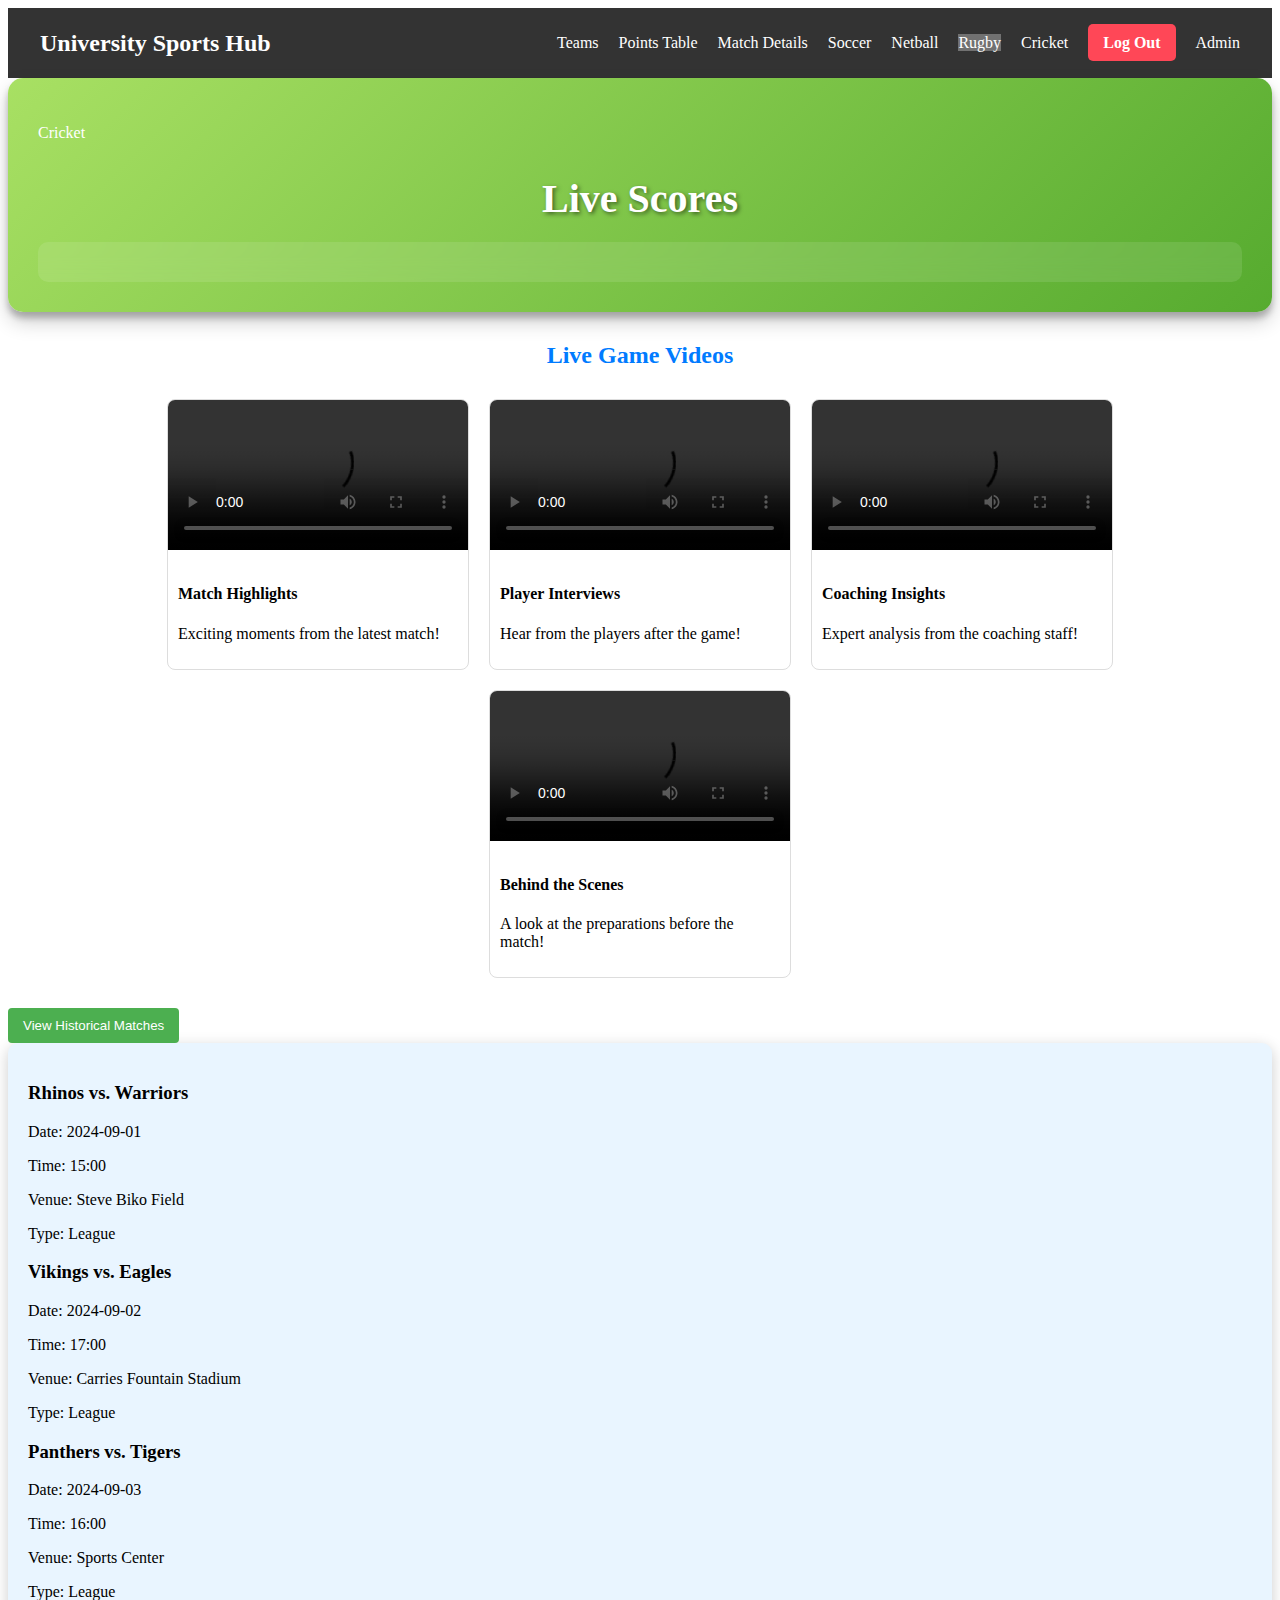
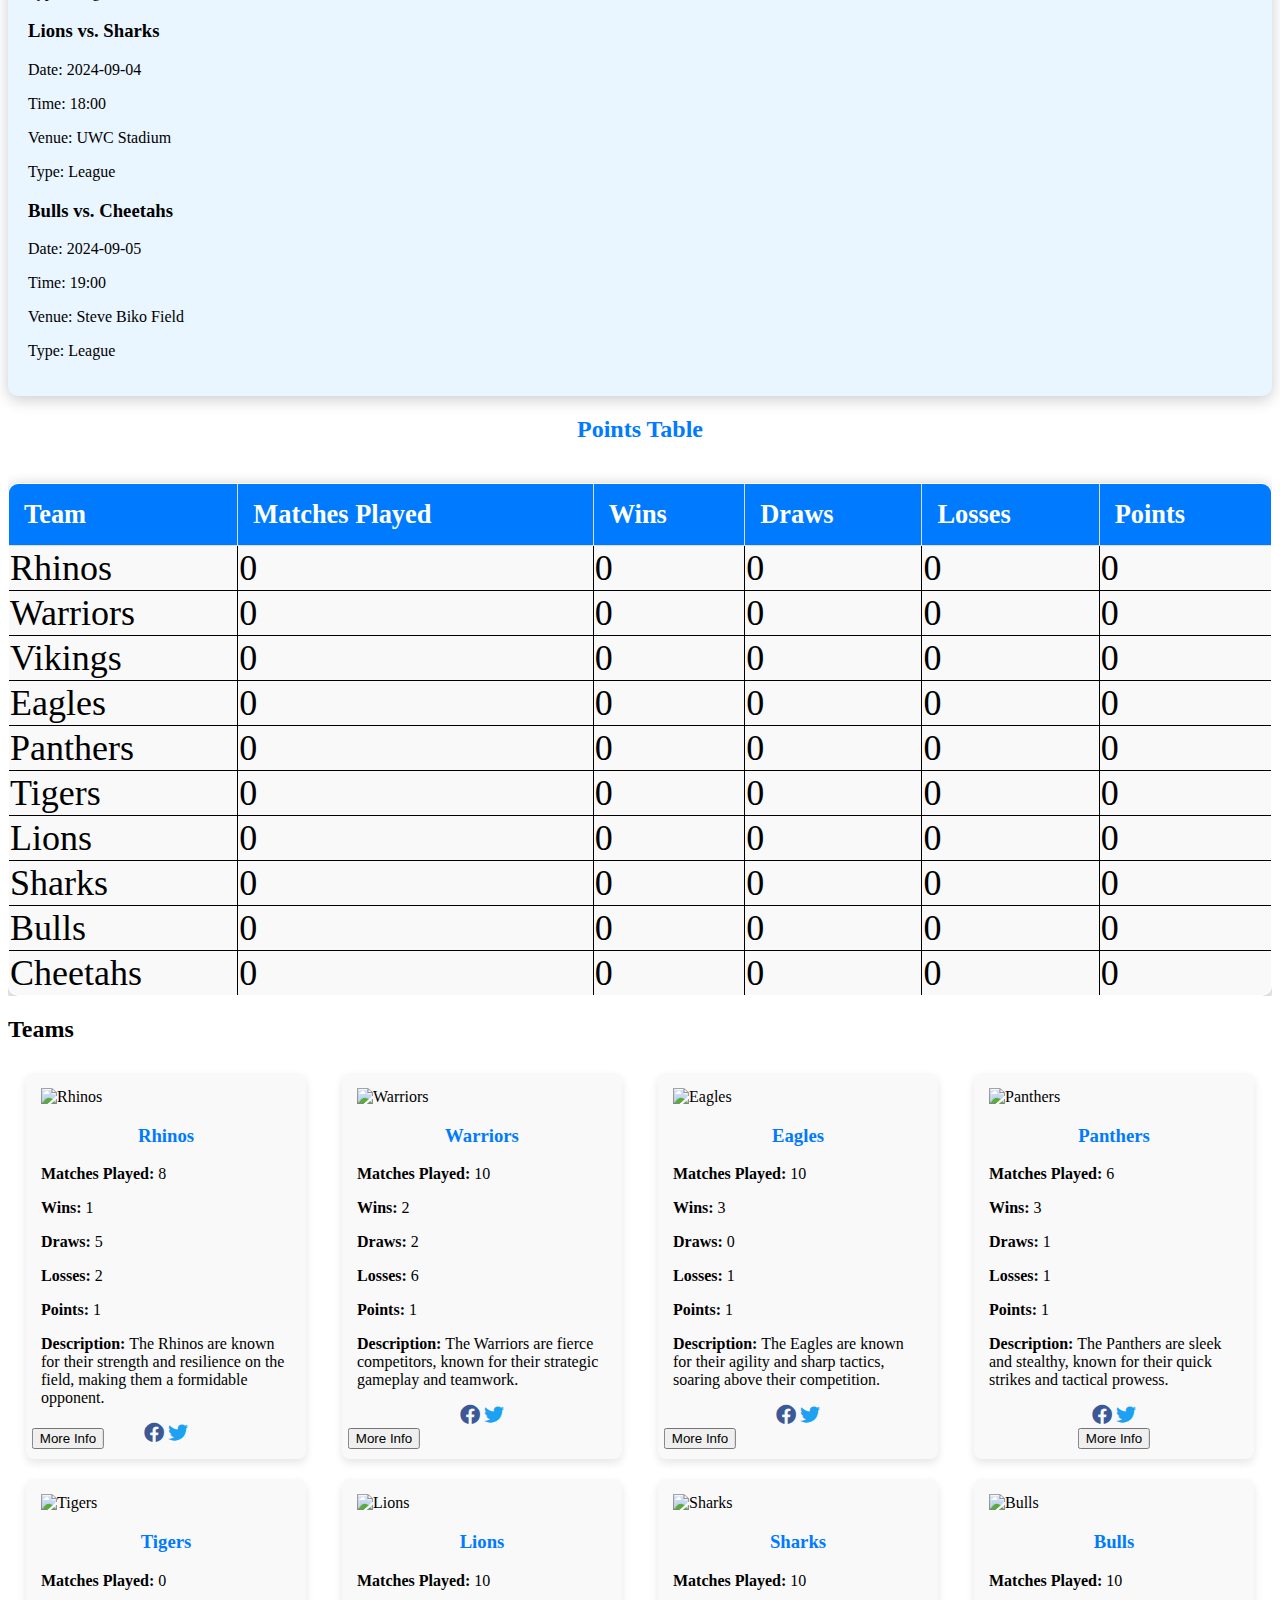
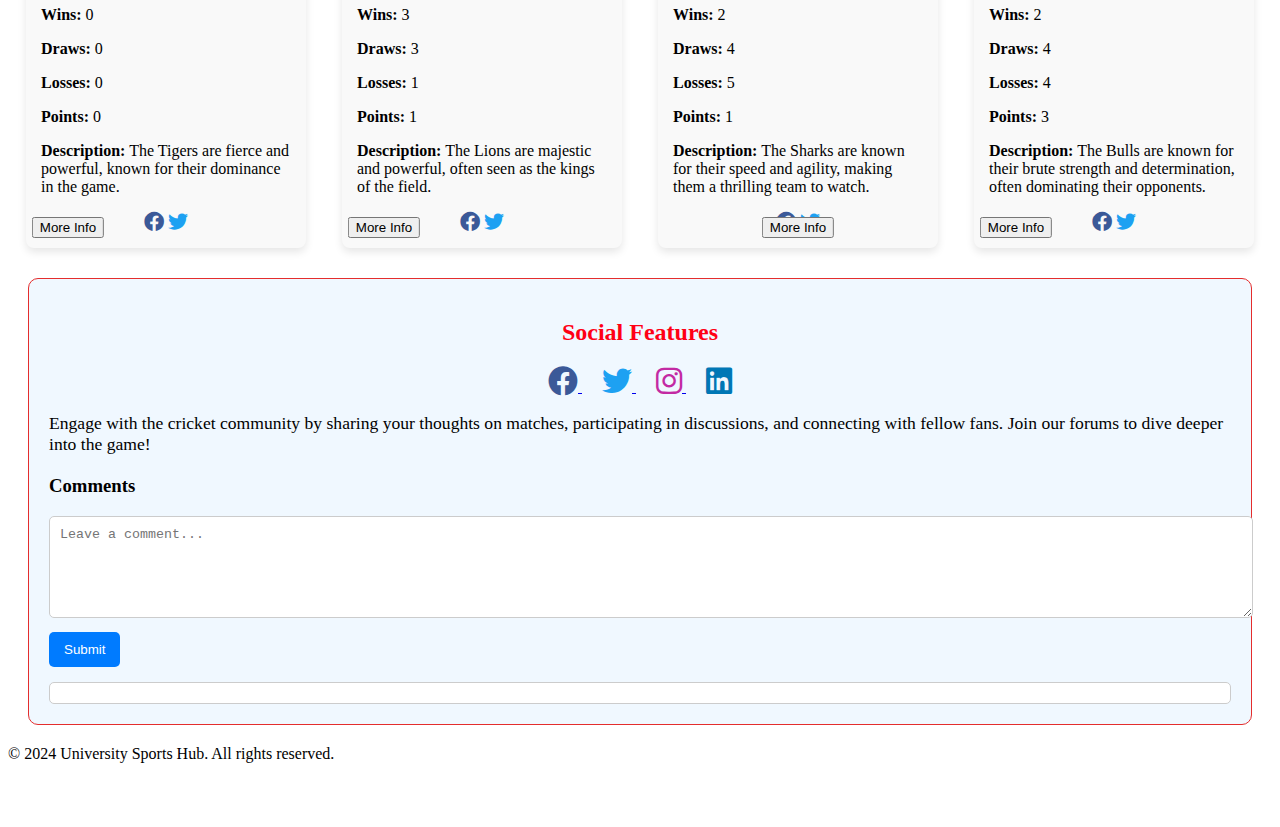
==== commit edf04897: "Add files via upload" ====
--- a/cricket.html
+++ b/cricket.html
@@ -3,7 +3,7 @@
 <head>
     <meta charset="UTF-8">
     <meta name="viewport" content="width=device-width, initial-scale=1.0">
-    <title>University Sports Hub - Rugby</title>
+    <title>University Sports Hub - Cricket</title>
     <link rel="stylesheet" href="styles.css">
 </head>
 <body>
@@ -22,6 +22,11 @@
                 <li><a href="netball.html">Netball</a></li>
                 <li><a href="rugby.html" class="active">Rugby</a></li>
                 <li><a href="cricket.html">Cricket</a></li>
+                <li>
+                    <a href="Index.html" onclick="logout()" style="background-color: #ff4757; color: white; border: none; padding: 10px 15px; border-radius: 5px; text-decoration: none; font-weight: bold; transition: background-color 0.3s;">
+                        Log Out
+                    </a>
+                </li>
                 <li><a href="javascript:void(0);" onclick="document.getElementById('admin-modal').style.display='block';">Admin</a></li>
             </ul>
             <div class="menu-toggle" onclick="document.querySelector('.nav-menu').classList.toggle('active');">
@@ -35,7 +40,7 @@
                 <li><a href="#match-details">Match Details</a></li>
                 <li><a href="Soccer.html">Soccer</a></li>
                 <li><a href="netball.html">Netball</a></li>
-                <li><a href="rugby.html" class="active">Rugby</a></li>
+                <li><a href="rugby.html" class="active">Cricket</a></li>
                 <li><a href="cricket.html">Cricket</a></li>
                 <li><a href="javascript:void(0);" onclick="document.getElementById('admin-modal').style.display='block';">Admin</a></li>
             </div>
@@ -80,6 +85,7 @@
    
 
     <section id="live-scores">
+        <p>Cricket</p>
         <h2>Live Scores</h2>
         <div id="live-score-container">
             <!-- Live scores will be dynamically inserted here -->
@@ -163,7 +169,7 @@
                     const date = document.getElementById('search-date').value;
                     const location = document.getElementById('search-location').value.toLowerCase();
                     
-                    const historicalMatches = JSON.parse(localStorage.getItem('rugbyHistoricalMatches')) || [];
+                    const historicalMatches = JSON.parse(localStorage.getItem('cricketHistoricalMatches')) || [];
                     const filteredMatches = historicalMatches.filter(match => {
                         return (!teamName || match.team1.toLowerCase().includes(teamName) || match.team2.toLowerCase().includes(teamName)) &&
                                (!date || match.date === date) &&
@@ -190,7 +196,7 @@
             <button id="clear-history-button" class="btn btn-danger" style="margin-bottom: 15px;" onclick="clearHistory()">Clear History</button>
             <script>
                 function clearHistory() {
-                    localStorage.removeItem('rugbyHistoricalMatches');
+                    localStorage.removeItem('cricketHistoricalMatches');
                     document.getElementById('historical-matches-container').innerHTML = ''; // Clear displayed matches
                     alert('History cleared successfully!');
                 }
@@ -201,7 +207,7 @@
 </div>
 
 <button id="view-historical-matches-button">View Historical Matches</button>
-<div class="rugby-match-container" style="padding: 20px; background-color: #e9f5ff; border-radius: 10px; box-shadow: 0 4px 15px rgba(0, 0, 0, 0.2);">
+<div class="cricket-match-container" style="padding: 20px; background-color: #e9f5ff; border-radius: 10px; box-shadow: 0 4px 15px rgba(0, 0, 0, 0.2);">
     <h2 style="text-align: center; color: #007bff; margin-bottom: 20px;">Upcoming Matches</h2>
     <div class="slideshow-container" style="position: relative; max-width: 1050px; margin: auto;">
         <div class="match-slide fade">
@@ -304,43 +310,51 @@
     background-color: #717171;
 }
 </style>
-<section id="rugby-points-table">
+<section id="cricket-points-table">
     <h2 style="text-align: center; color: #007bff;">Points Table</h2>
-    <table style="width: 100%; border-collapse: collapse; margin-top: 20px; box-shadow: 0 4px 15px rgba(0, 0, 0, 0.3); border-radius: 10px; overflow: hidden;">
-        <thead style="background-color: #007bff; color: white;">
-            <tr>
-                <th style="padding: 15px; text-align: left; border: 1px solid #ddd; font-size: 1.1em;">Team</th>
-                <th style="padding: 15px; text-align: left; border: 1px solid #ddd; font-size: 1.1em;">Matches Played</th>
-                <th style="padding: 15px; text-align: left; border: 1px solid #ddd; font-size: 1.1em;">Wins</th>
-                <th style="padding: 15px; text-align: left; border: 1px solid #ddd; font-size: 1.1em;">Draws</th>
-                <th style="padding: 15px; text-align: left; border: 1px solid #ddd; font-size: 1.1em;">Losses</th>
-                <th style="padding: 15px; text-align: left; border: 1px solid #ddd; font-size: 1.1em;">Points</th>
-            </tr>
-        </thead>
-        <tbody id="rugby-points-tbody" style="background-color: #f9f9f9;">
-            <!-- Dynamic content will be inserted here -->
-        </tbody>
-        <style>
+    <div style="overflow-x: auto;">
+        <table style="width: 100%; border-collapse: collapse; margin-top: 20px; box-shadow: 0 4px 15px rgba(0, 0, 0, 0.3); border-radius: 10px; overflow: hidden;">
+            <thead style="background-color: #007bff; color: white;">
+                <tr>
+                    <th style="padding: 15px; text-align: left; border: 1px solid #ddd; font-size: 1.1em;">Team</th>
+                    <th style="padding: 15px; text-align: left; border: 1px solid #ddd; font-size: 1.1em;">Matches Played</th>
+                    <th style="padding: 15px; text-align: left; border: 1px solid #ddd; font-size: 1.1em;">Wins</th>
+                    <th style="padding: 15px; text-align: left; border: 1px solid #ddd; font-size: 1.1em;">Draws</th>
+                    <th style="padding: 15px; text-align: left; border: 1px solid #ddd; font-size: 1.1em;">Losses</th>
+                    <th style="padding: 15px; text-align: left; border: 1px solid #ddd; font-size: 1.1em;">Points</th>
+                </tr>
+            </thead>
+            <tbody id="cricket-points-tbody" style="background-color: #f9f9f9;">
+                <!-- Dynamic content will be inserted here -->
+            </tbody>
+        </table>
+    </div>
+    <style>
+        table, td, th {
+            border: 1px solid black;
+            font-size: 1.5em; /* Increased font size */
+        }
+
+        table {
+            border-collapse: collapse;
+            width: 100%;
+        }
+
+        th {
+            text-align: left;
+        }
+
+        @media (max-width: 768px) {
             table, td, th {
-              border: 1px solid black;
-              font-size: 1.5em; /* Increased font size */
+                font-size: 1em; /* Decrease font size on smaller screens */
             }
-
-            table {
-              border-collapse: collapse;
-              width: 100%;
-            }
-
-            th {
-              text-align: left;
-            }
-        </style>
-    </table>
+        }
+    </style>
 </section>
 
-<section id="rugby-teams">
+<section id="cricket-teams">
     <h2>Teams</h2>
-    <div class="rugby-team-container" style="display: flex; flex-wrap: wrap; justify-content: space-around;">
+    <div class="cricket-team-container" style="display: flex; flex-wrap: wrap; justify-content: space-around;">
         <div class="team-card" style="border-radius: 8px; padding: 15px; background-color: #f9f9f9; box-shadow: 0 4px 8px rgba(0, 0, 0, 0.1); margin: 10px; width: 250px; transition: transform 0.2s; position: relative; overflow: hidden;">
             <img src="path/to/rhinos-image.jpg" alt="Rhinos" style="width: 100%; height: auto; display: block;">
             <h3 style="color: #007bff; text-align: center;">Rhinos</h3>
@@ -481,7 +495,7 @@
             <i class="fab fa-linkedin" style="font-size: 30px; color: #0077b5;"></i>
         </a>
     </div>
-    <p style="font-size: 1.1em;">Engage with the rugby community by sharing your thoughts on matches, participating in discussions, and connecting with fellow fans. Join our forums to dive deeper into the game!</p>
+    <p style="font-size: 1.1em;">Engage with the cricket community by sharing your thoughts on matches, participating in discussions, and connecting with fellow fans. Join our forums to dive deeper into the game!</p>
    
     <div id="comment-section" style="margin-top: 20px;">
         <h3 style="color: #000000;">Comments</h3>
@@ -590,60 +604,60 @@
     <form id="result-form">
         <div class="form-row">
             <div class="form-group">
-                <label for="rugby-team1">Team 1:</label>
-                <select id="rugby-team1" required></select>
+                <label for="cricket-team1">Team 1:</label>
+                <select id="cricket-team1" required></select>
             </div>
             <div class="form-group">
-                <label for="rugby-team1-score">Team 1 Score:</label>
-                <input type="number" id="rugby-team1-score" min="0" required>
+                <label for="cricket-team1-score">Team 1 Score:</label>
+                <input type="number" id="cricket-team1-score" min="0" required>
             </div>
         </div>
         <div class="form-row">
             <div class="form-group">
-                <label for="rugby-team2">Team 2:</label>
-                <select id="rugby-team2" required></select>
+                <label for="cricket-team2">Team 2:</label>
+                <select id="cricket-team2" required></select>
             </div>
             <div class="form-group">
-                <label for="rugby-team2-score">Team 2 Score:</label>
-                <input type="number" id="rugby-team2-score" min="0" required>
+                <label for="cricket-team2-score">Team 2 Score:</label>
+                <input type="number" id="cricket-team2-score" min="0" required>
             </div>
         </div>
         <div class="button-group">
-            <button type="button" id="rugby-update-button" class="btn btn-primary">Update Points</button>
-            <button type="button" id="rugby-reset-button" class="btn btn-secondary">Reset to Zero</button>
+            <button type="button" id="cricket-update-button" class="btn btn-primary">Update Points</button>
+            <button type="button" id="cricket-reset-button" class="btn btn-secondary">Reset to Zero</button>
         </div>
     </form>
 </section>
 
-<section id="rugby-match-details" class="admin-section" style="display: none;">
+<section id="cricket-match-details" class="admin-section" style="display: none;">
     <h2>Update Upcoming Matches</h2>
     <div>
-        <label for="rugby-match-selector">Select Match:</label>
-        <select id="rugby-match-selector"></select>
+        <label for="cricket-match-selector">Select Match:</label>
+        <select id="cricket-match-selector"></select>
     </div>
     <div>
-        <label for="rugby-kickoff-date">Kickoff Date:</label>
-        <input type="date" id="rugby-kickoff-date">
+        <label for="cricket-kickoff-date">Kickoff Date:</label>
+        <input type="date" id="cricket-kickoff-date">
         
-        <label for="rugby-kickoff-time">Kickoff Time:</label>
-        <input type="time" id="rugby-kickoff-time">
+        <label for="cricket-kickoff-time">Kickoff Time:</label>
+        <input type="time" id="cricket-kickoff-time">
         
-        <label for="rugby-venue">Venue:</label>
-        <select id="rugby-venue">
+        <label for="cricket-venue">Venue:</label>
+        <select id="cricket-venue">
             <option value="Steve Biko Field">Steve Biko Field</option>
             <option value="Carries Fountain Stadium">Carries Fountain Stadium</option>
             <option value="Sports Center">Sports Center</option>
             <option value="UWC Stadium">UWC Stadium</option>
         </select>
         
-        <label for="rugby-match-type">Match Type:</label>
-        <select id="rugby-match-type">
+        <label for="cricket-match-type">Match Type:</label>
+        <select id="cricket-match-type">
             <option value="League">League</option>
             <option value="Friendly">Friendly</option>
             <option value="Indoors">Indoors</option>
         </select>
         
-        <button type="button" id="rugby-update-match-button" class="btn btn-primary">Update Match Details</button>
+        <button type="button" id="cricket-update-match-button" class="btn btn-primary">Update Match Details</button>
     </div>
     
 </section>
@@ -1026,7 +1040,7 @@
         // Assuming login is successful
         document.getElementById('live-scores-update').style.display = 'block';
         document.getElementById('update-points').style.display = 'block';
-        document.getElementById('rugby-match-details').style.display = 'block';
+        document.getElementById('cricket-match-details').style.display = 'block';
         document.getElementById('team-management').style.display = 'block';
         document.getElementById('player-management').style.display = 'block';
     });
@@ -1044,7 +1058,7 @@
     });
 
     function renderHistoricalMatches() {
-        const historicalMatches = JSON.parse(localStorage.getItem('rugbyHistoricalMatches')) || [];
+        const historicalMatches = JSON.parse(localStorage.getItem('cricketHistoricalMatches')) || [];
         const container = document.getElementById('live-score-container');
         container.innerHTML = ''; // Clear existing content
         historicalMatches.forEach(match => {
@@ -1109,7 +1123,7 @@
             };
 
             // Save the live score data to local storage
-            localStorage.setItem('rugbyLiveScore', JSON.stringify(liveScoreData));
+            localStorage.setItem('cricketLiveScore', JSON.stringify(liveScoreData));
 
             // Add to historical matches if the match is finished
             if (matchStatus === 'Full Time') {
@@ -1130,9 +1144,9 @@
             venue: matchData.matchLocation
         };
 
-        let historicalMatches = JSON.parse(localStorage.getItem('rugbyHistoricalMatches')) || [];
+        let historicalMatches = JSON.parse(localStorage.getItem('cricketHistoricalMatches')) || [];
         historicalMatches.push(historicalMatch);
-        localStorage.setItem('rugbyHistoricalMatches', JSON.stringify(historicalMatches));
+        localStorage.setItem('cricketHistoricalMatches', JSON.stringify(historicalMatches));
     }
 
     function renderLiveScore(data) {
@@ -1159,7 +1173,7 @@
 
     // Call this function when the page loads to display any saved live score
     function loadSavedLiveScore() {
-        const savedLiveScore = localStorage.getItem('rugbyLiveScore');
+        const savedLiveScore = localStorage.getItem('cricketLiveScore');
         if (savedLiveScore) {
             const liveScoreData = JSON.parse(savedLiveScore);
             renderLiveScore(liveScoreData);
@@ -1178,7 +1192,7 @@
 
   
     <script>
-        let rugbyTeams = {
+        let cricketTeams = {
             "Rhinos": { played: 0, wins: 0, draws: 0, losses: 0, points: 0 },
             "Warriors": { played: 0, wins: 0, draws: 0, losses: 0, points: 0 },
             "Vikings": { played: 0, wins: 0, draws: 0, losses: 0, points: 0 },
@@ -1191,7 +1205,7 @@
             "Cheetahs": { played: 0, wins: 0, draws: 0, losses: 0, points: 0 }
         };
 
-        const rugbyMatches = [
+        const cricketMatches = [
             { id: 1, team1: "Rhinos", team2: "Warriors", date: "2024-09-01", time: "15:00", venue: "Steve Biko Field", type: "League" },
             { id: 2, team1: "Vikings", team2: "Eagles", date: "2024-09-02", time: "17:00", venue: "Carries Fountain Stadium", type: "League" },
             { id: 3, team1: "Panthers", team2: "Tigers", date: "2024-09-03", time: "16:00", venue: "Sports Center", type: "League" },
@@ -1199,11 +1213,11 @@
             { id: 5, team1: "Bulls", team2: "Cheetahs", date: "2024-09-05", time: "19:00", venue: "Steve Biko Field", type: "League" },
         ];
 
-        function populateRugbyTeamOptions() {
-            const teamSelects = document.querySelectorAll('#rugby-team1, #rugby-team2');
+        function populateCricketTeamOptions() {
+            const teamSelects = document.querySelectorAll('#cricket-team1, #cricket-team2');
             teamSelects.forEach(select => {
                 select.innerHTML = '';
-                for (const team in rugbyTeams) {
+                for (const team in cricketTeams) {
                     const option = document.createElement('option');
                     option.value = team;
                     option.textContent = team;
@@ -1213,10 +1227,10 @@
         }
         
 
-        function populateRugbyMatchSelector() {
-            const matchSelector = document.getElementById('rugby-match-selector');
+        function populateCricketMatchSelector() {
+            const matchSelector = document.getElementById('cricket-match-selector');
             matchSelector.innerHTML = '';
-            rugbyMatches.forEach(match => {
+            cricketMatches.forEach(match => {
                 const option = document.createElement('option');
                 option.value = match.id;
                 option.textContent = `${match.team1} vs. ${match.team2} on ${match.date}`;
@@ -1224,10 +1238,10 @@
             });
         }
 
-        function renderRugbyMatchDetails() {
-            const matchContainer = document.querySelector('.rugby-match-container');
+        function renderCricketMatchDetails() {
+            const matchContainer = document.querySelector('.cricket-match-container');
             matchContainer.innerHTML = '';
-            rugbyMatches.forEach(match => {
+            cricketMatches.forEach(match => {
                 const matchCard = document.createElement('div');
                 matchCard.classList.add('match-card');
                 matchCard.innerHTML = `
@@ -1241,105 +1255,105 @@
             });
         }
 
-        function saveRugbyTeamsToLocalStorage() {
-            localStorage.setItem('rugbyTeams', JSON.stringify(rugbyTeams));
-        }
-
-        function loadRugbyTeamsFromLocalStorage() {
-            const savedTeams = localStorage.getItem('rugbyTeams');
+        function saveCricketTeamsToLocalStorage() {
+            localStorage.setItem('cricketTeams', JSON.stringify(cricketTeams));
+        }
+
+        function loadCricketTeamsFromLocalStorage() {
+            const savedTeams = localStorage.getItem('cricketTeams');
             if (savedTeams) {
                 return JSON.parse(savedTeams);
             }
             return null;
         }
 
-        function updateRugbyPoints() {
-            const team1 = document.getElementById('rugby-team1').value;
-            const team2 = document.getElementById('rugby-team2').value;
-            const team1Score = parseInt(document.getElementById('rugby-team1-score').value);
-            const team2Score = parseInt(document.getElementById('rugby-team2-score').value);
+        function updateCricketPoints() {
+            const team1 = document.getElementById('cricket-team1').value;
+            const team2 = document.getElementById('cricket-team2').value;
+            const team1Score = parseInt(document.getElementById('cricket-team1-score').value);
+            const team2Score = parseInt(document.getElementById('cricket-team2-score').value);
 
             if (team1 !== team2) {
-                rugbyTeams[team1].played += 1;
-                rugbyTeams[team2].played += 1;
+                cricketTeams[team1].played += 1;
+                cricketTeams[team2].played += 1;
 
                 if (team1Score > team2Score) {
-                    rugbyTeams[team1].wins += 1;
-                    rugbyTeams[team2].losses += 1;
-                    rugbyTeams[team1].points += 3;
+                    cricketTeams[team1].wins += 1;
+                    cricketTeams[team2].losses += 1;
+                    cricketTeams[team1].points += 3;
                 } else if (team1Score < team2Score) {
-                    rugbyTeams[team2].wins += 1;
-                    rugbyTeams[team1].losses += 1;
-                    rugbyTeams[team2].points += 3;
+                    cricketTeams[team2].wins += 1;
+                    cricketTeams[team1].losses += 1;
+                    cricketTeams[team2].points += 3;
                 } else {
-                    rugbyTeams[team1].draws += 1;
-                    rugbyTeams[team2].draws += 1;
-                    rugbyTeams[team1].points += 1;
-                    rugbyTeams[team2].points += 1;
+                    cricketTeams[team1].draws += 1;
+                    cricketTeams[team2].draws += 1;
+                    cricketTeams[team1].points += 1;
+                    cricketTeams[team2].points += 1;
                 }
 
-                saveRugbyTeamsToLocalStorage(); // Save after updating
-                renderRugbyPointsTable();
+                saveCricketTeamsToLocalStorage(); // Save after updating
+                renderCricketPointsTable();
             }
         }
 
-        function renderRugbyPointsTable() {
-            const pointsTableBody = document.getElementById('rugby-points-tbody');
+        function renderCricketPointsTable() {
+            const pointsTableBody = document.getElementById('cricket-points-tbody');
             pointsTableBody.innerHTML = '';
-            for (const team in rugbyTeams) {
+            for (const team in cricketTeams) {
                 const row = document.createElement('tr');
                 row.innerHTML = `
                     <td>${team}</td>
-                    <td>${rugbyTeams[team].played}</td>
-                    <td>${rugbyTeams[team].wins}</td>
-                    <td>${rugbyTeams[team].draws}</td>
-                    <td>${rugbyTeams[team].losses}</td>
-                    <td>${rugbyTeams[team].points}</td>
+                    <td>${cricketTeams[team].played}</td>
+                    <td>${cricketTeams[team].wins}</td>
+                    <td>${cricketTeams[team].draws}</td>
+                    <td>${cricketTeams[team].losses}</td>
+                    <td>${cricketTeams[team].points}</td>
                 `;
                 pointsTableBody.appendChild(row);
             }
         }
 
-        function resetRugbyPoints() {
-            for (const team in rugbyTeams) {
-                rugbyTeams[team].played = 0;
-                rugbyTeams[team].wins = 0;
-                rugbyTeams[team].draws = 0;
-                rugbyTeams[team].losses = 0;
-                rugbyTeams[team].points = 0;
+        function resetCricketPoints() {
+            for (const team in cricketTeams) {
+                cricketTeams[team].played = 0;
+                cricketTeams[team].wins = 0;
+                cricketTeams[team].draws = 0;
+                cricketTeams[team].losses = 0;
+                cricketTeams[team].points = 0;
             }
-            saveRugbyTeamsToLocalStorage(); // Save after resetting
-            renderRugbyPointsTable();
-        }
-
-        function initializeRugbyTeams() {
-            const savedTeams = loadRugbyTeamsFromLocalStorage();
+            saveCricketTeamsToLocalStorage(); // Save after resetting
+            renderCricketPointsTable();
+        }
+
+        function initializeCricketTeams() {
+            const savedTeams = loadCricketTeamsFromLocalStorage();
             if (savedTeams) {
-                rugbyTeams = savedTeams;
+                cricketTeams = savedTeams;
             }
-            renderRugbyPointsTable();
-        }
-
-        function updateRugbyMatchDetails() {
-            const matchId = document.getElementById('rugby-match-selector').value;
-            const match = rugbyMatches.find(m => m.id == matchId);
+            renderCricketPointsTable();
+        }
+
+        function updateCricketMatchDetails() {
+            const matchId = document.getElementById('cricket-match-selector').value;
+            const match = cricketMatches.find(m => m.id == matchId);
             if (match) {
-                match.date = document.getElementById('rugby-kickoff-date').value;
-                match.time = document.getElementById('rugby-kickoff-time').value;
-                match.venue = document.getElementById('rugby-venue').value;
-                match.type = document.getElementById('rugby-match-type').value;
-                renderRugbyMatchDetails();
+                match.date = document.getElementById('cricket-kickoff-date').value;
+                match.time = document.getElementById('cricket-kickoff-time').value;
+                match.venue = document.getElementById('cricket-venue').value;
+                match.type = document.getElementById('cricket-match-type').value;
+                renderCricketMatchDetails();
             }
         }
 
-        function showRugbyMatchDetails() {
-            const matchId = document.getElementById('rugby-match-selector').value;
-            const match = rugbyMatches.find(m => m.id == matchId);
+        function showCricketMatchDetails() {
+            const matchId = document.getElementById('cricket-match-selector').value;
+            const match = cricketMatches.find(m => m.id == matchId);
             if (match) {
-                document.getElementById('rugby-kickoff-date').value = match.date;
-                document.getElementById('rugby-kickoff-time').value = match.time;
-                document.getElementById('rugby-venue').value = match.venue;
-                document.getElementById('rugby-match-type').value = match.type;
+                document.getElementById('cricket-kickoff-date').value = match.date;
+                document.getElementById('cricket-kickoff-time').value = match.time;
+                document.getElementById('cricket-venue').value = match.venue;
+                document.getElementById('cricket-match-type').value = match.type;
             }
         }
 
@@ -1407,18 +1421,18 @@
             }
         }
 
-        document.getElementById('rugby-update-button').addEventListener('click', updateRugbyPoints);
-        document.getElementById('rugby-reset-button').addEventListener('click', resetRugbyPoints);
-        document.getElementById('rugby-update-match-button').addEventListener('click', updateRugbyMatchDetails);
+        document.getElementById('cricket-update-button').addEventListener('click', updateCricketPoints);
+        document.getElementById('cricket-reset-button').addEventListener('click', resetCricketPoints);
+        document.getElementById('cricket-update-match-button').addEventListener('click', updateCricketMatchDetails);
         document.getElementById('update-live-scores-button').addEventListener('click', updateLiveScores);
-        document.getElementById('rugby-match-selector').addEventListener('change', showRugbyMatchDetails);
-
-        populateRugbyTeamOptions();
-        populateRugbyMatchSelector();
-        renderRugbyPointsTable();
-        renderRugbyMatchDetails();
+        document.getElementById('cricket-match-selector').addEventListener('change', showCricketMatchDetails);
+
+        populateCricketTeamOptions();
+        populateCricketMatchSelector();
+        renderCricketPointsTable();
+        renderCricketMatchDetails();
         updateLiveScores();
-        initializeRugbyTeams();
+        initializeCricketTeams();
     </script>
 </body>
 </html>
@@ -1536,7 +1550,7 @@
     }
 
     #live-scores {
-        background: linear-gradient(135deg, #1e5799 0%, #2989d8 50%, #207cca 51%, #7db9e8 100%);
+        background: linear-gradient(135deg, #a8e063 0%, #56ab2f 100%);
         color: white;
         padding: 30px;
         border-radius: 15px;
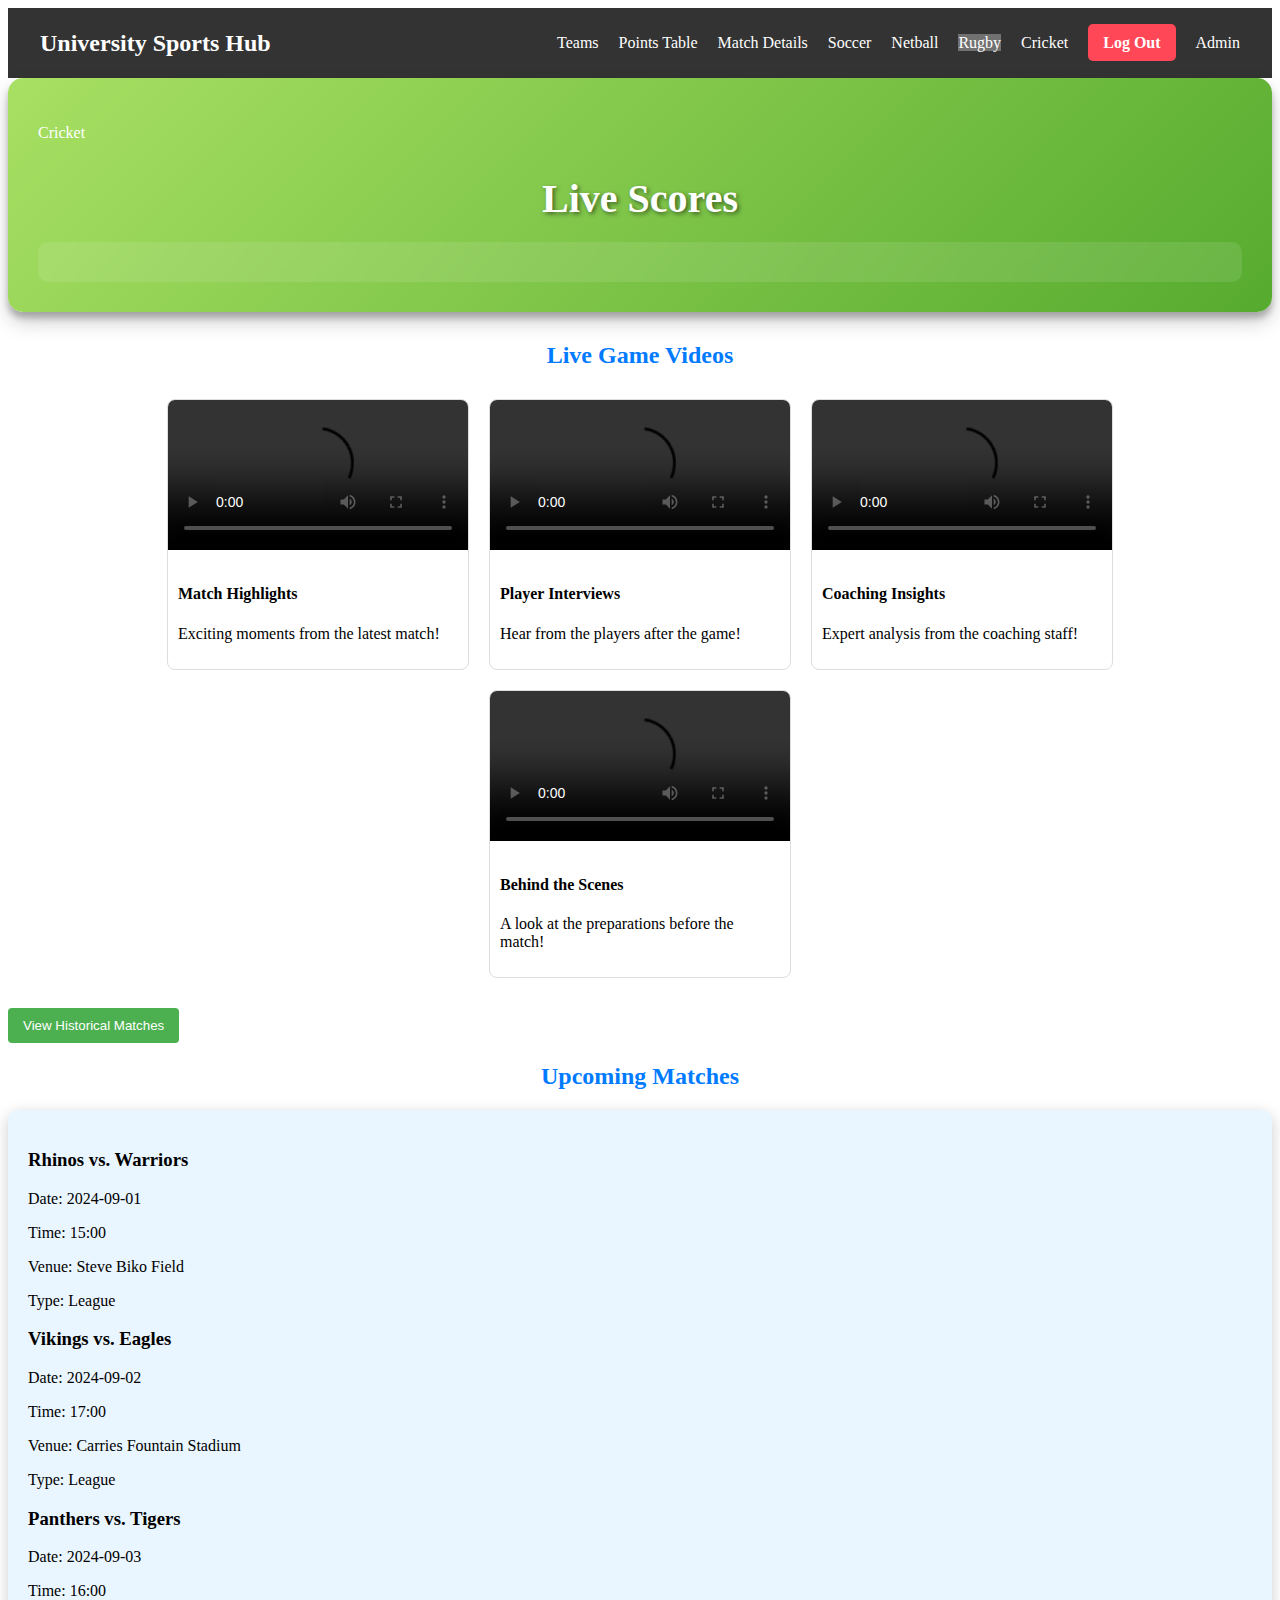
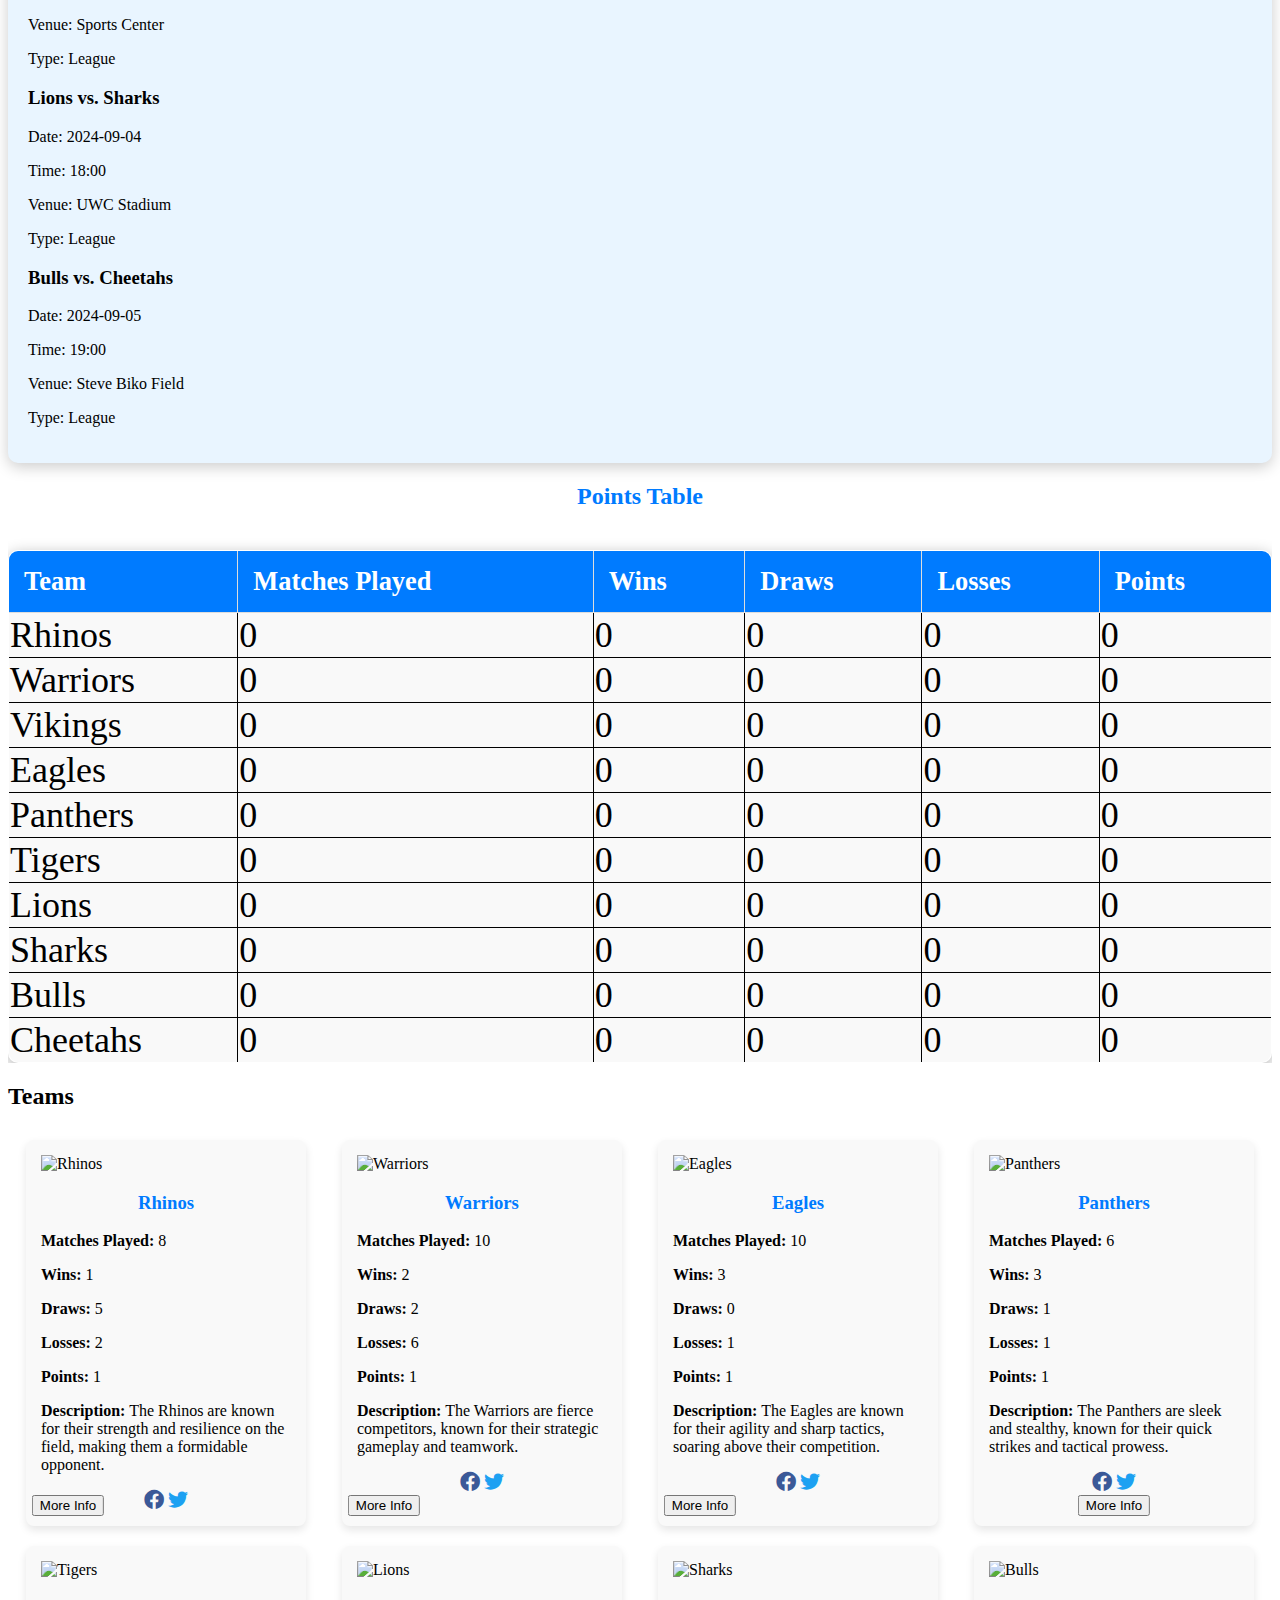
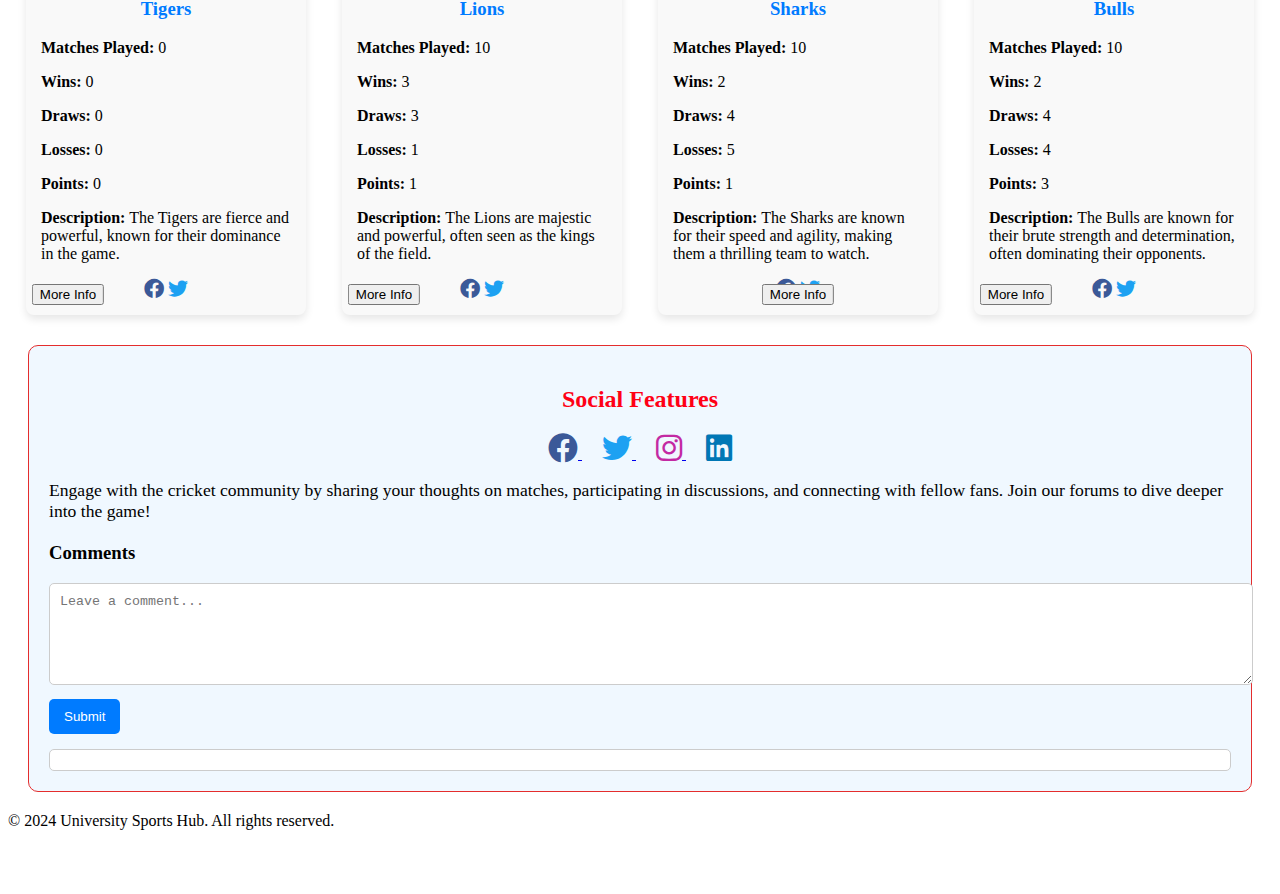
==== commit 124b8613: "Add files via upload" ====
--- a/cricket.html
+++ b/cricket.html
@@ -207,6 +207,7 @@
 </div>
 
 <button id="view-historical-matches-button">View Historical Matches</button>
+<h2 style="text-align: center; color: #007bff; margin-bottom: 20px;">Upcoming Matches</h2>
 <div class="cricket-match-container" style="padding: 20px; background-color: #e9f5ff; border-radius: 10px; box-shadow: 0 4px 15px rgba(0, 0, 0, 0.2);">
     <h2 style="text-align: center; color: #007bff; margin-bottom: 20px;">Upcoming Matches</h2>
     <div class="slideshow-container" style="position: relative; max-width: 1050px; margin: auto;">
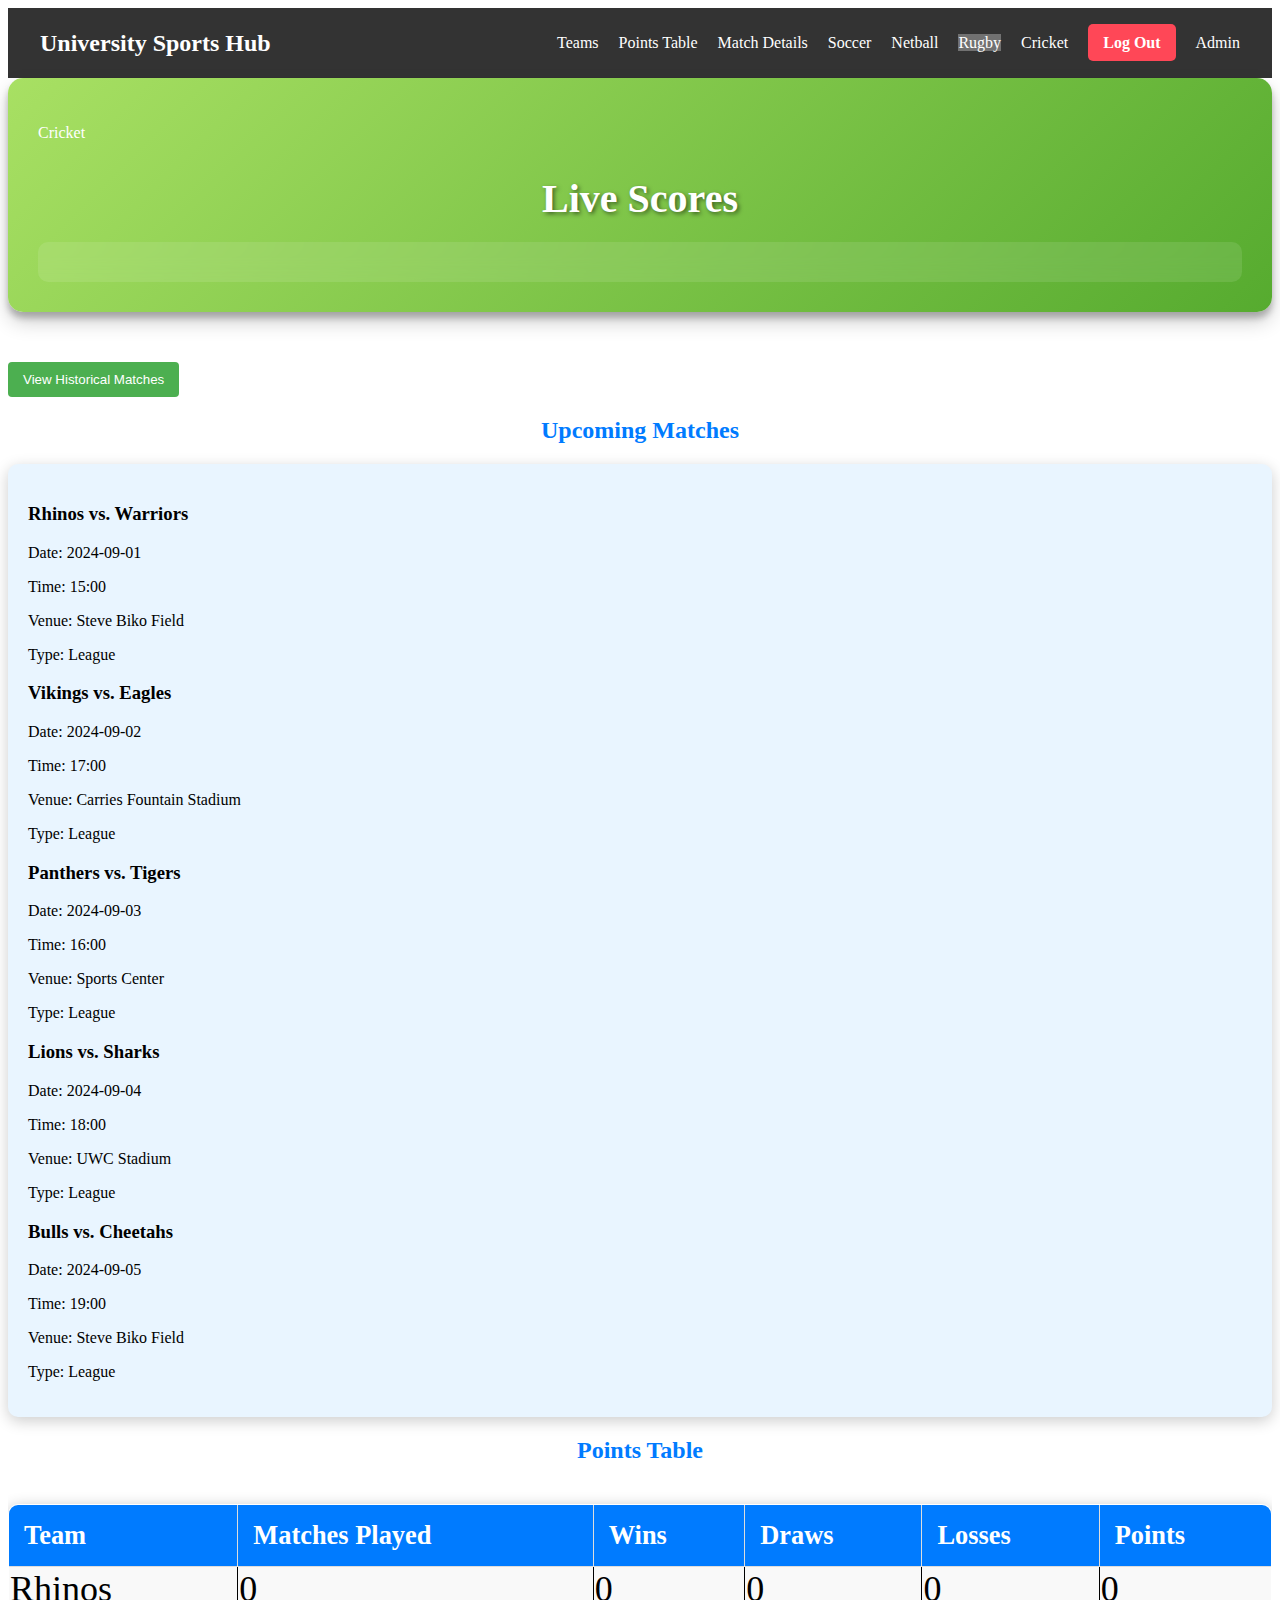
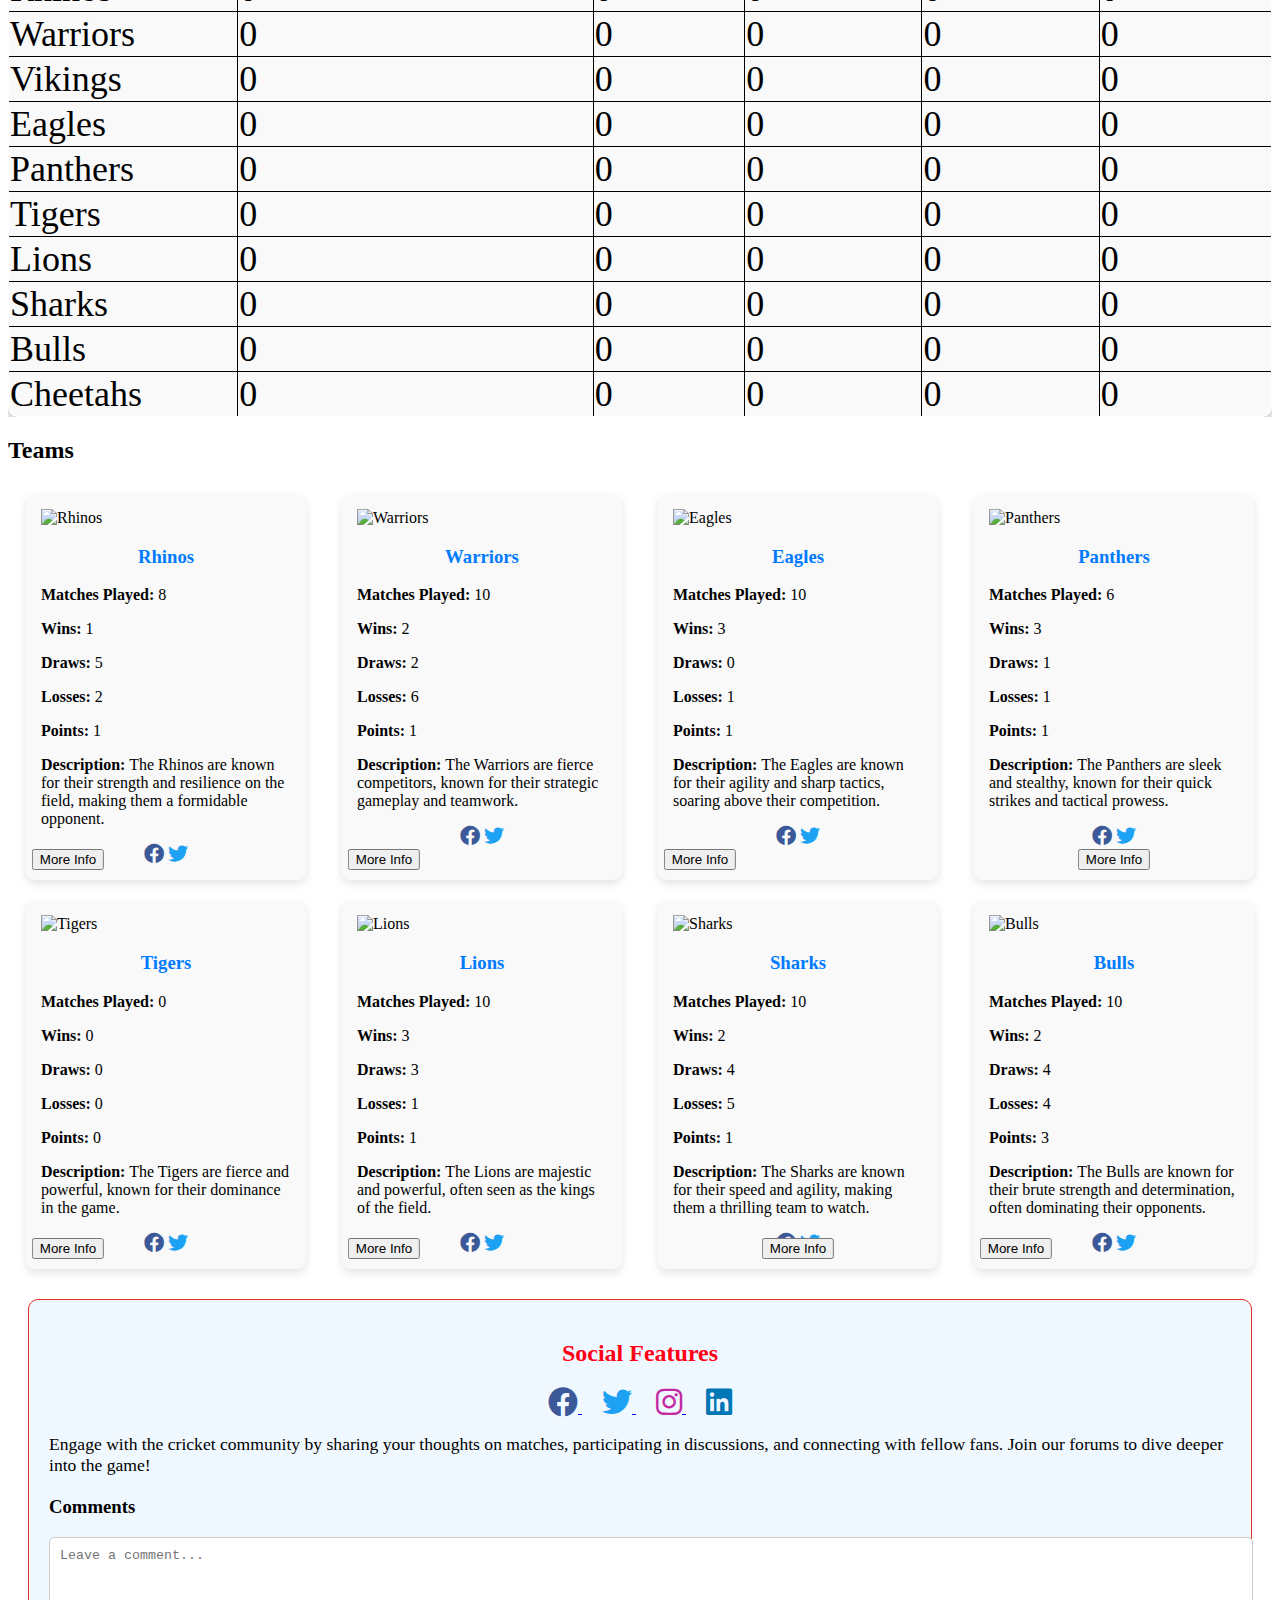
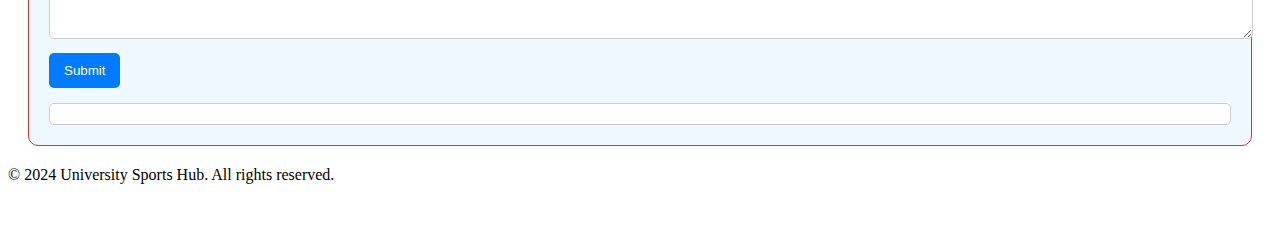
==== commit bf929524: "Add files via upload" ====
--- a/cricket.html
+++ b/cricket.html
@@ -93,51 +93,7 @@
        
     </section>
 <!-- Start Generation Here -->
-<section id="live-game-videos" style="margin-top: 20px;">
-    <h2 style="text-align: center; color: #007bff;">Live Game Videos</h2>
-    <div id="video-container" style="display: flex; flex-wrap: wrap; justify-content: center;">
-        <div class="video-card" style="margin: 10px; border: 1px solid #ddd; border-radius: 8px; overflow: hidden; width: 300px;">
-            <video controls style="width: 100%;">
-                <source src="path/to/live-game-video1.mp4" type="video/mp4">
-                Your browser does not support the video tag.
-            </video>
-            <div class="video-description" style="padding: 10px;">
-                <h4>Match Highlights</h4>
-                <p>Exciting moments from the latest match!</p>
-            </div>
-        </div>
-        <div class="video-card" style="margin: 10px; border: 1px solid #ddd; border-radius: 8px; overflow: hidden; width: 300px;">
-            <video controls style="width: 100%;">
-                <source src="path/to/live-game-video2.mp4" type="video/mp4">
-                Your browser does not support the video tag.
-            </video>
-            <div class="video-description" style="padding: 10px;">
-                <h4>Player Interviews</h4>
-                <p>Hear from the players after the game!</p>
-            </div>
-        </div>
-        <div class="video-card" style="margin: 10px; border: 1px solid #ddd; border-radius: 8px; overflow: hidden; width: 300px;">
-            <video controls style="width: 100%;">
-                <source src="path/to/live-game-video3.mp4" type="video/mp4">
-                Your browser does not support the video tag.
-            </video>
-            <div class="video-description" style="padding: 10px;">
-                <h4>Coaching Insights</h4>
-                <p>Expert analysis from the coaching staff!</p>
-            </div>
-        </div>
-        <div class="video-card" style="margin: 10px; border: 1px solid #ddd; border-radius: 8px; overflow: hidden; width: 300px;">
-            <video controls style="width: 100%;">
-                <source src="path/to/live-game-video4.mp4" type="video/mp4">
-                Your browser does not support the video tag.
-            </video>
-            <div class="video-description" style="padding: 10px;">
-                <h4>Behind the Scenes</h4>
-                <p>A look at the preparations before the match!</p>
-            </div>
-        </div>
-    </div>
-</section>
+
 <!-- End Generation Here -->
 
 <div id="historical-matches-modal" class="modal">
@@ -547,36 +503,40 @@
         <div class="team-input">
             <label for="team1-select">Team 1:</label>
             <select id="team1-select" required>
-                <option value="">Select Team 1</option>
-                <option value="Rhinos">Rhinos</option>
-                <option value="Warriors">Warriors</option>
-                <option value="Vikings">Vikings</option>
-                <option value="Eagles">Eagles</option>
-                <option value="Panthers">Panthers</option>
-                <option value="Tigers">Tigers</option>
-                <option value="Lions">Lions</option>
-                <option value="Sharks">Sharks</option>
-                <option value="Bulls">Bulls</option>
-                <option value="Cheetahs">Cheetahs</option>
+                <option value="" disabled selected>Select Team 1</option>
+                <option value="Strikers">Strikers</option>
+                <option value="Gladiators">Gladiators</option>
+                <option value="Titans">Titans</option>
+                <option value="Knights">Knights</option>
+                <option value="Rangers">Rangers</option>
+                <option value="Blasters">Blasters</option>
+                <option value="Thunder">Thunder</option>
+                <option value="Challengers">Challengers</option>
+                <option value="Royals">Royals</option>
+                <option value="Chargers">Chargers</option>
+                <option value="Kings">Kings</option>
+                <option value="Stars">Stars</option>
+                
             </select>
             <label for="team1-score">Team 1 Score:</label>
             <input type="number" id="team1-score" min="0" placeholder="Enter Team 1 Score">
         </div>
         <div class="team-input">
             <label for="team2-select">Team 2:</label>
-            <select id="team2-select" required>
-                <option value="">Select Team 2</option>
-                <option value="Rhinos">Rhinos</option>
-                <option value="Warriors">Warriors</option>
-                <option value="Vikings">Vikings</option>
-                <option value="Eagles">Eagles</option>
-                <option value="Panthers">Panthers</option>
-                <option value="Tigers">Tigers</option>
-                <option value="Lions">Lions</option>
-                <option value="Sharks">Sharks</option>
-                <option value="Bulls">Bulls</option>
-                <option value="Cheetahs">Cheetahs</option>
-            </select>
+            <option value="" disabled selected>Select Team 2</option>
+            <option value="Strikers">Strikers</option>
+            <option value="Gladiators">Gladiators</option>
+            <option value="Titans">Titans</option>
+            <option value="Knights">Knights</option>
+            <option value="Rangers">Rangers</option>
+            <option value="Blasters">Blasters</option>
+            <option value="Thunder">Thunder</option>
+            <option value="Challengers">Challengers</option>
+            <option value="Royals">Royals</option>
+            <option value="Chargers">Chargers</option>
+            <option value="Kings">Kings</option>
+            <option value="Stars">Stars</option>
+            
             <label for="team2-score">Team 2 Score:</label>
             <input type="number" id="team2-score" min="0" placeholder="Enter Team 2 Score">
         </div>
@@ -704,14 +664,19 @@
                 <label for="player-position">Position:</label>
                 <select id="player-position" required style="width: 100%; padding: 8px; border-radius: 4px; border: 1px solid #ccc;">
                     <option value="" disabled selected>Select Position</option>
-                    <option value="Forward">Forward</option>
-                    <option value="Back">Back</option>
-                    <option value="Hooker">Hooker</option>
-                    <option value="Prop">Prop</option>
-                    <option value="Lock">Lock</option>
-                    <option value="Flanker">Flanker</option>
-                    <option value="Fullback">Fullback</option>
-                    <option value="Wing">Wing</option>
+                    <option value="Batsman">Batsman</option>
+                    <option value="Bowler">Bowler</option>
+                    <option value="All-Rounder">All-Rounder</option>
+                    <option value="Wicket-Keeper">Wicket-Keeper</option>
+                    <option value="Opener">Opener</option>
+                    <option value="Middle Order">Middle Order</option>
+                    <option value="Fast Bowler">Fast Bowler</option>
+                    <option value="Spin Bowler">Spin Bowler</option>
+                    <option value="Captain">Captain</option>
+                    <option value="Vice Captain">Vice Captain</option>
+                    <option value="Fielder">Fielder</option>
+                    <option value="12th Man">12th Man</option>
+                    
                 </select>
             </div>
         </div>
@@ -824,6 +789,43 @@
                 alert('Please fill in all fields.');
             }
         });
+        function validatePlayerForm(name, address, age, position, email, phone,idNumber) {
+    const emailPattern = /^[a-zA-Z0-9._-]+@[a-zA-Z0-9.-]+\.[a-zA-Z]{2,6}$/;
+    const phonePattern = /^[0-9]{10}$/;
+    const idPattern = /^\d{13}$/; // Exactly 13 numeric digits for ID number
+    
+    
+
+    if (!name || !address || !age || !position || !idNumber) {
+        alert('Please fill in all the required fields.');
+        return false;
+    }
+
+    if (isNaN(age) || age < 10 || age > 40) {
+        alert('Please enter a valid age (between 10 and 40 yeas).');
+        return false;
+    }
+
+    if (!emailPattern.test(email)) {
+        alert('Please enter a valid email address.');
+        return false;
+    }
+
+    if (!phonePattern.test(phone)) {
+        alert('Please enter a valid phone number (10 digits).');
+        return false;
+    }
+
+    return true;
+    // Validate ID number format (13 digits)
+    if (!idPattern.test(idNumber)) {
+        alert('Please enter a valid ID number (13 digits).');
+        return false;
+    }
+
+    return true; // All validations passed
+}
+
 
         function updatePlayerList() {
             const playersContainer = document.getElementById('players-container');
@@ -875,6 +877,39 @@
                 playersList.appendChild(row);
             });
         }
+        // Validation function
+function validatePlayerForm(name, address, age, position, email, phone) {
+    const emailPattern = /^[a-zA-Z0-9._-]+@[a-zA-Z0-9.-]+\.[a-zA-Z]{2,6}$/;
+    const phonePattern = /^[0-9]{10}$/;
+    const idPattern = /^\d{13}$/;
+    if (!idPattern.test(idNumber)) {
+        alert("Invalid ID Number. It should be 13 digits long.");
+        return false;
+    }
+    return true;
+    if (!name || !address || !age || !position) {
+        alert('Please fill in all the required fields.');
+        return false;
+    }
+
+    if (isNaN(age) || age < 10 || age > 40) {
+        alert('Please enter a valid age (between 10 and 100).');
+        return false;
+    }
+
+    if (!emailPattern.test(email)) {
+        alert('Please enter a valid email address.');
+        return false;
+    }
+
+    if (!phonePattern.test(phone)) {
+        alert('Please enter a valid phone number (10 digits).');
+        return false;
+    }
+
+    return true;
+}
+
 
         function clearPlayerForm() {
             document.getElementById('player-name').value = '';
@@ -1234,7 +1269,7 @@
             cricketMatches.forEach(match => {
                 const option = document.createElement('option');
                 option.value = match.id;
-                option.textContent = `${match.team1} vs. ${match.team2} on ${match.date}`;
+                option.textContent = `${match.team1} vs. ${match.team2}`;
                 matchSelector.appendChild(option);
             });
         }
